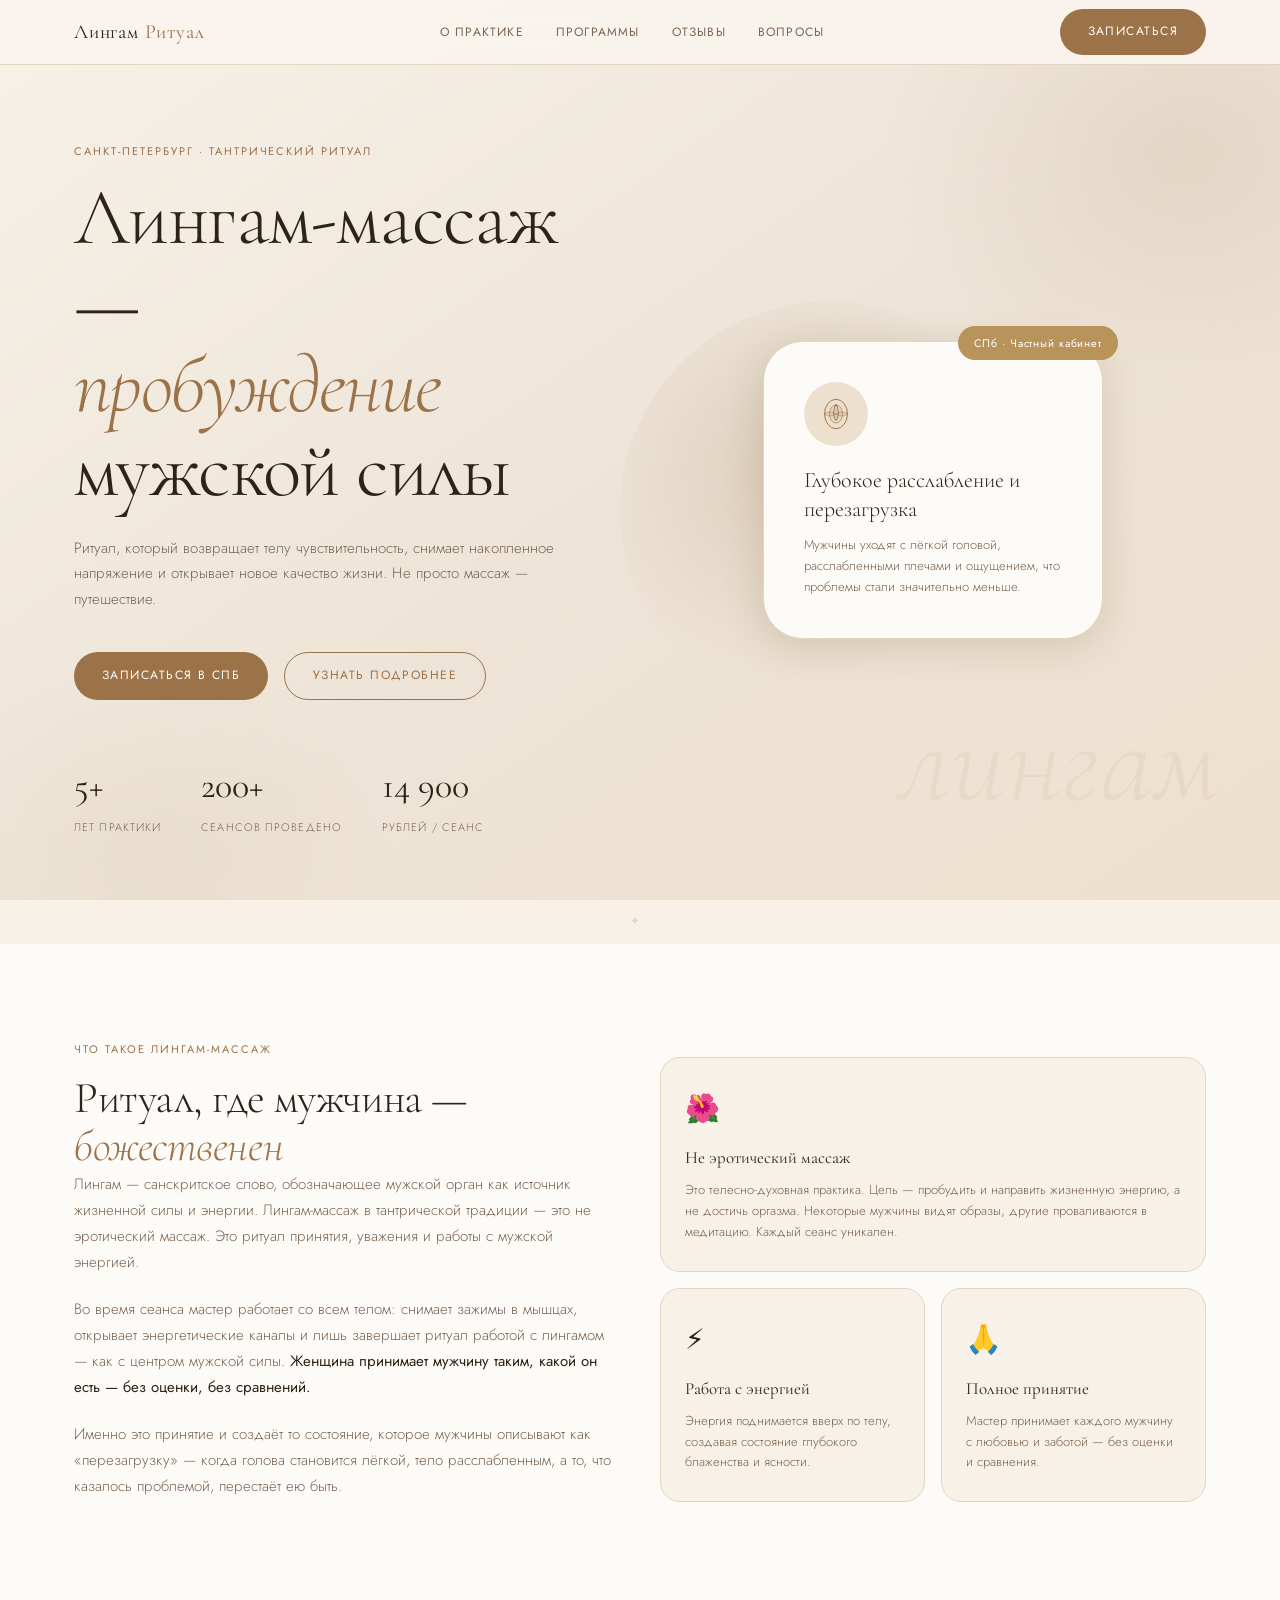
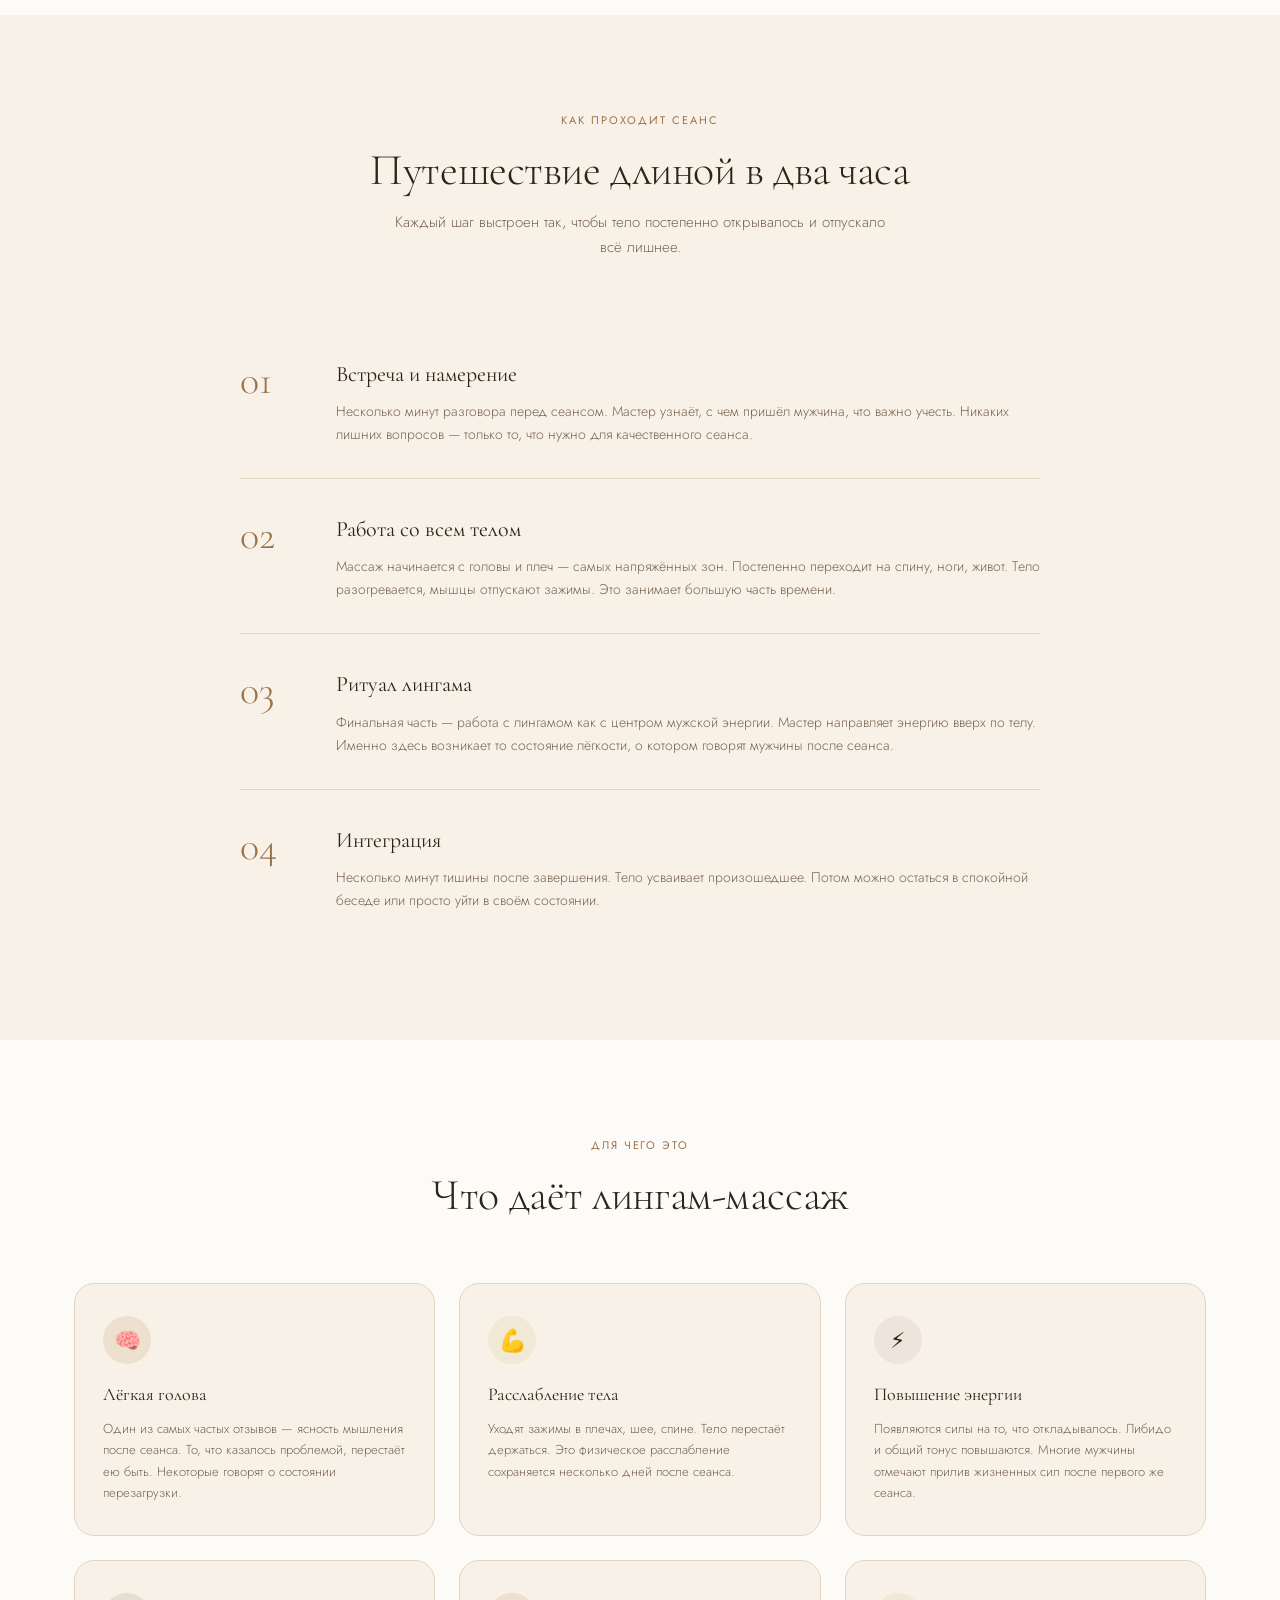
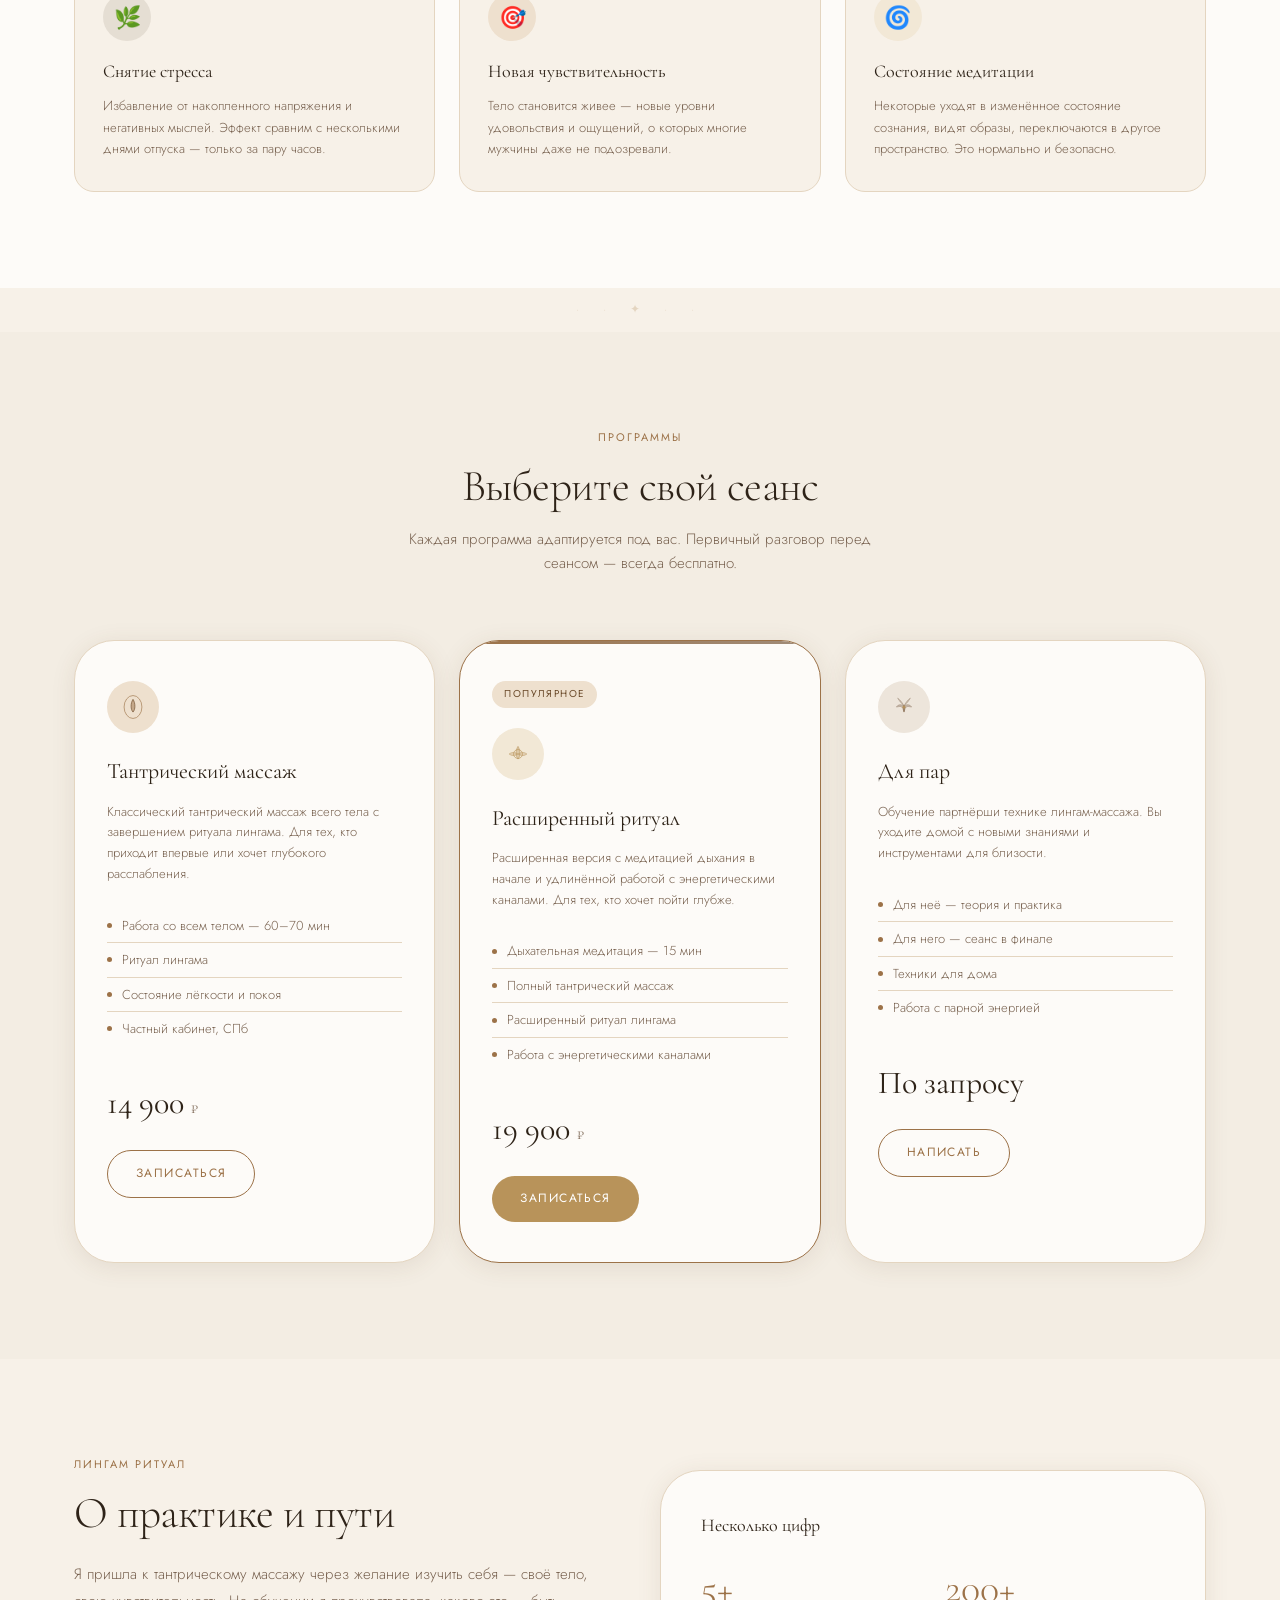
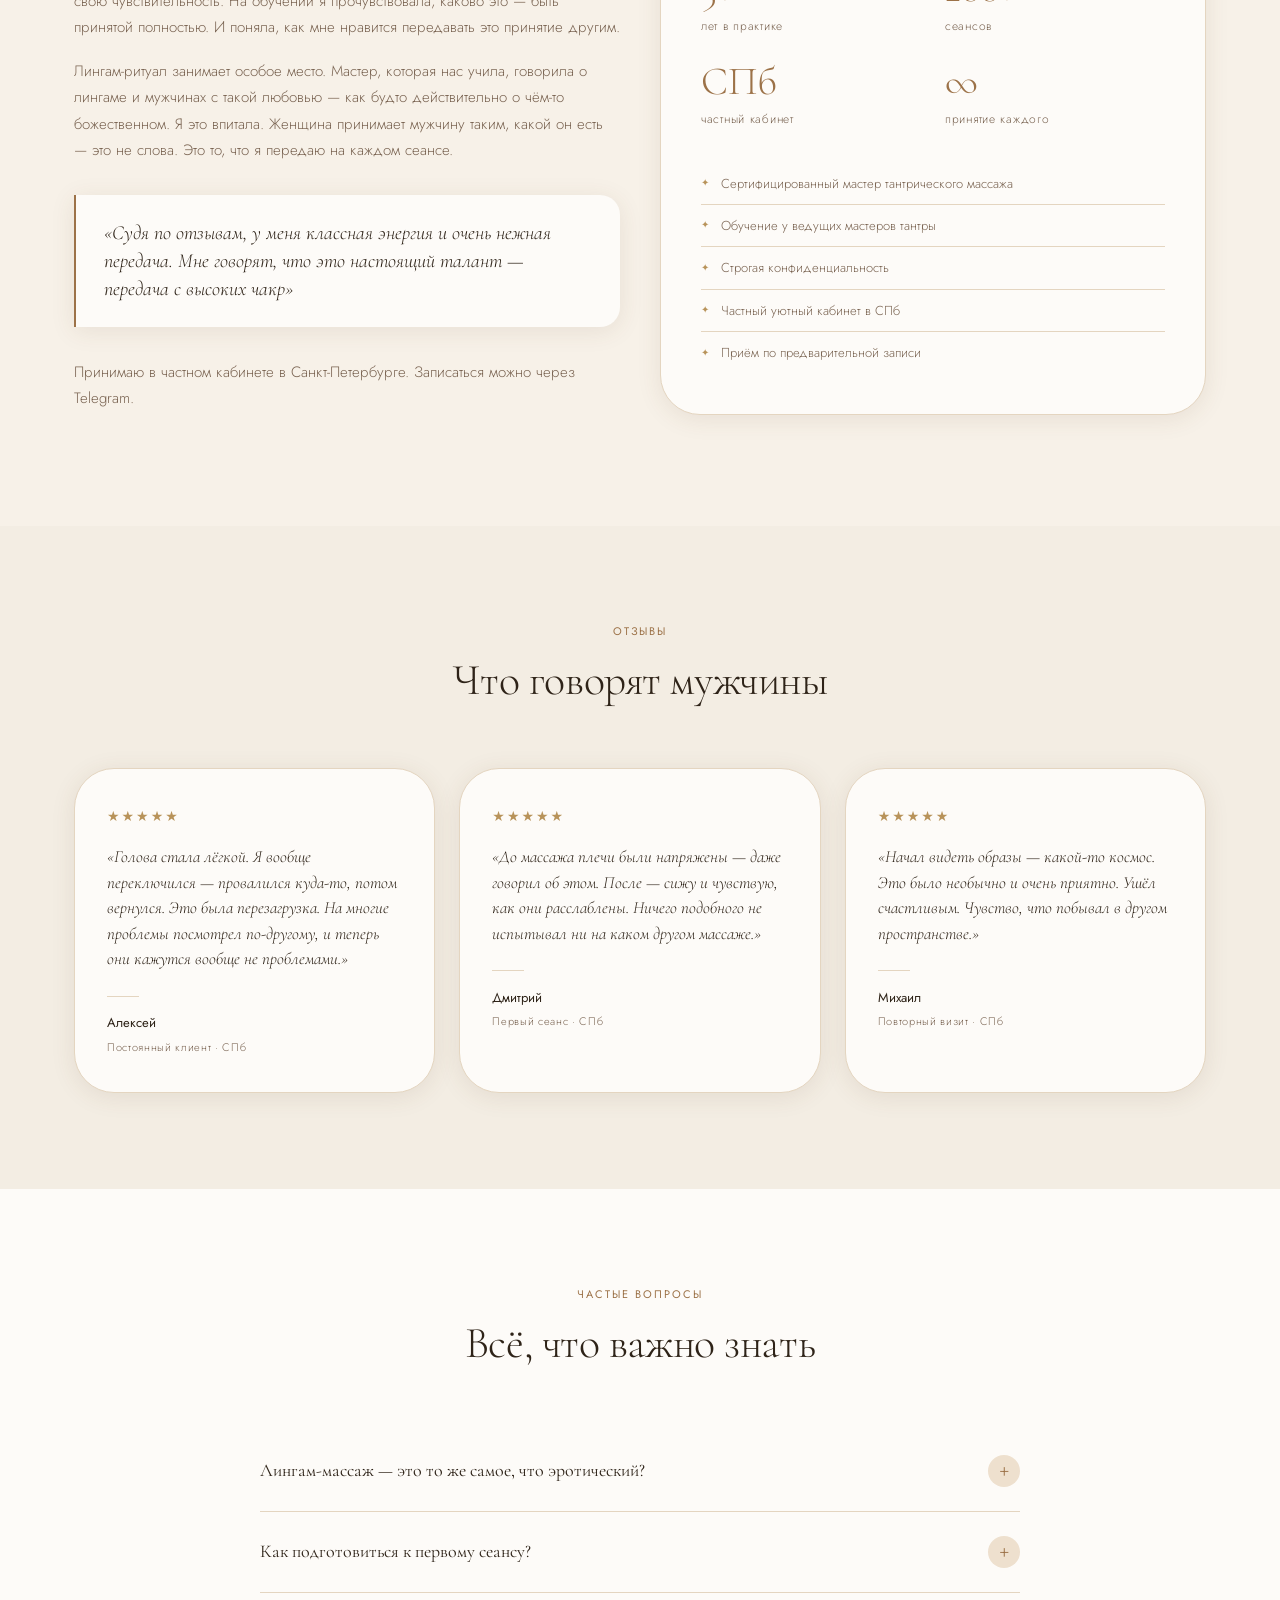
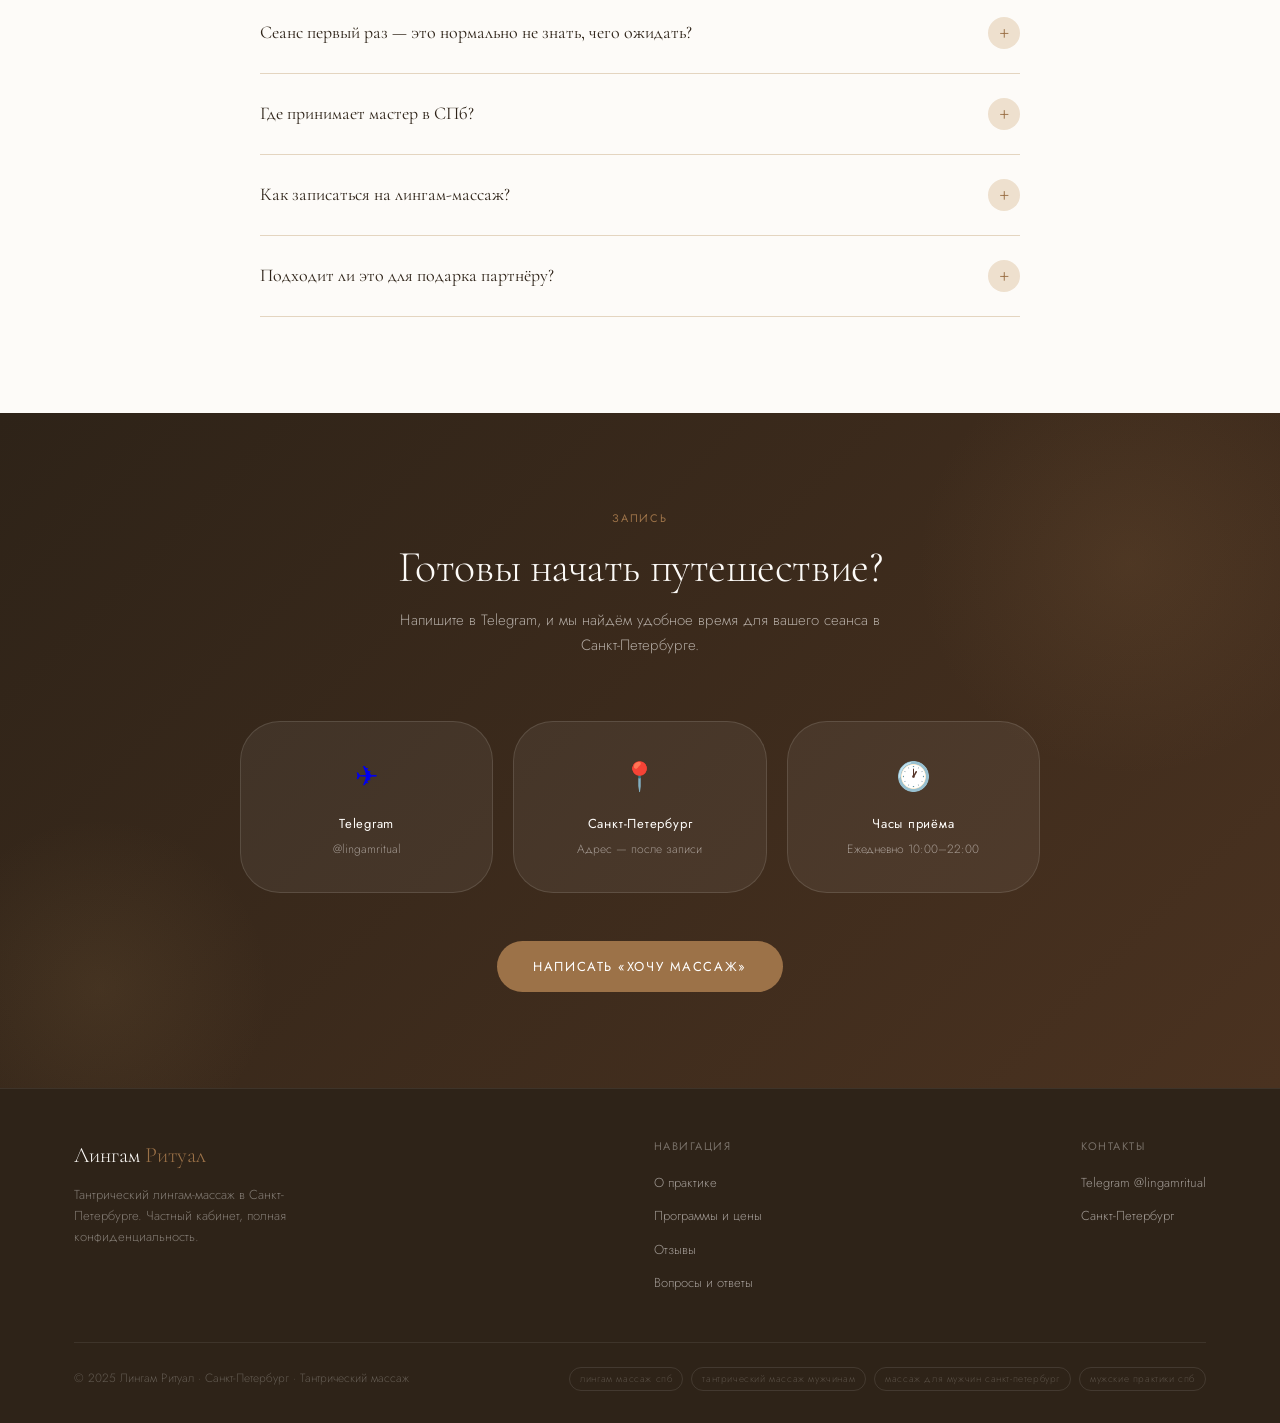
==== lingam_ritual_spb.html @ a3ed0122 "Rename lingam_ritual_v2.html to lingam_ritual_spb.html" ====
<!DOCTYPE html>
<html lang="ru">
<head>
<meta charset="UTF-8">
<meta name="viewport" content="width=device-width, initial-scale=1.0">

<!-- SEO -->
<title>Лингам-массаж в Санкт-Петербурге — тантрический ритуал для мужчин | Лингам Ритуал</title>
<meta name="description" content="Лингам-массаж в СПб — тантрический ритуал пробуждения мужской энергии. Профессиональный мастер, частный кабинет, глубокое расслабление и перезагрузка. Запись онлайн.">
<meta name="keywords" content="лингам массаж спб, лингам массаж санкт-петербург, тантрический массаж для мужчин спб, мужской тантрический массаж петербург, интимный массаж спб, массаж лингама, мужские практики спб">
<meta name="robots" content="index, follow">
<link rel="canonical" href="https://lingamritual.ru">

<!-- OG -->
<meta property="og:title" content="Лингам-массаж в СПб — тантрический ритуал для мужчин">
<meta property="og:description" content="Глубокое расслабление, перезагрузка, пробуждение чувствительности. Профессиональный мастер в Санкт-Петербурге.">
<meta property="og:type" content="website">
<meta property="og:locale" content="ru_RU">

<!-- Fonts -->
<link rel="preconnect" href="https://fonts.googleapis.com">
<link rel="preconnect" href="https://fonts.gstatic.com" crossorigin>
<link href="https://fonts.googleapis.com/css2?family=Cormorant+Garamond:ital,wght@0,300;0,400;0,500;1,300;1,400&family=Jost:wght@200;300;400;500&display=swap" rel="stylesheet">

<!-- Schema.org -->
<script type="application/ld+json">
{
  "@context": "https://schema.org",
  "@type": "LocalBusiness",
  "name": "Лингам Ритуал",
  "description": "Тантрический лингам-массаж для мужчин в Санкт-Петербурге",
  "url": "https://lingamritual.ru",
  "telephone": "",
  "address": {
    "@type": "PostalAddress",
    "addressLocality": "Санкт-Петербург",
    "addressCountry": "RU"
  },
  "priceRange": "₽₽",
  "openingHours": "Mo-Su 10:00-22:00"
}
</script>

<style>
/* ============================================================
   DESIGN SYSTEM — Linen & Umber Light Theme
   Beige · Milk · Warm Brown
   ============================================================ */
:root {
  /* Акцент — тёплый янтарно-коричневый */
  --rose:     #9C7248;   /* главный акцент: янтарь/умбра */
  --rose-lt:  #EEE0CE;   /* светлый фон акцента */
  --rose-dk:  #6B4A2A;   /* тёмный акцент, hover */
  --blush:    #DFD0BB;   /* мягкий беж */

  /* Вторичный — тёплый тауп/мокко */
  --mauve:    #A08C7A;
  --mauve-lt: #EDE5DB;

  /* Gold — тот же, чуть теплее */
  --gold:     #B8935A;
  --gold-lt:  #F2E8D6;

  /* Нейтральные */
  --sage:     #C4B9AB;
  --sage-dk:  #8A7568;

  /* Поверхности — молоко, сливки, льняной */
  --cream:    #F7F1E8;   /* основной фон страницы */
  --sand:     #E4D5C0;   /* разделители, бордеры */
  --mist:     #F3EDE3;   /* альтернативный фон секций */
  --white:    #FDFBF8;   /* карточки, белое */
  --linen:    #EDE4D7;   /* дополнительный фон */

  /* Текст */
  --ink:      #2E2318;   /* тёмно-коричневый, почти чёрный */
  --ink-md:   #7A6452;   /* средне-коричневый */

  --font-display: 'Cormorant Garamond', Georgia, serif;
  --font-body:    'Jost', system-ui, sans-serif;

  --r-xs:   4px;
  --r-s:    12px;
  --r-m:    20px;
  --r-l:    40px;
  --r-pill: 100px;

  --shadow:       0 4px 24px rgba(100,70,40,0.10);
  --shadow-hover: 0 8px 40px rgba(100,70,40,0.18);

  --section: 96px;
}

*, *::before, *::after { box-sizing: border-box; margin: 0; padding: 0; }

html { scroll-behavior: smooth; }

body {
  background: var(--cream);
  color: var(--ink);
  font-family: var(--font-body);
  font-weight: 300;
  font-size: 14px;
  line-height: 1.65;
  -webkit-font-smoothing: antialiased;
}

/* ============================================================
   SCROLL REVEAL
   ============================================================ */
.reveal {
  opacity: 0;
  transform: translateY(28px);
  transition: opacity 0.7s cubic-bezier(0.16,1,0.3,1), transform 0.7s cubic-bezier(0.16,1,0.3,1);
}
.reveal.visible { opacity: 1; transform: translateY(0); }
.reveal-delay-1 { transition-delay: 0.1s; }
.reveal-delay-2 { transition-delay: 0.2s; }
.reveal-delay-3 { transition-delay: 0.3s; }
.reveal-delay-4 { transition-delay: 0.4s; }

/* ============================================================
   TYPOGRAPHY
   ============================================================ */
h1, h2, h3 { font-family: var(--font-display); font-weight: 300; line-height: 1.1; }
h1 { font-size: clamp(40px, 7vw, 72px); letter-spacing: -0.02em; }
h2 { font-size: clamp(28px, 4vw, 44px); letter-spacing: -0.01em; }
h3 { font-size: clamp(20px, 2.5vw, 26px); }

.eyebrow {
  font-family: var(--font-body);
  font-size: 11px;
  font-weight: 400;
  letter-spacing: 0.18em;
  text-transform: uppercase;
  color: var(--rose);
  display: block;
  margin-bottom: 16px;
}

/* ============================================================
   LAYOUT UTILITIES
   ============================================================ */
.container { max-width: 1180px; margin: 0 auto; padding: 0 24px; }
.section { padding: var(--section) 0; }

.grid-2 { display: grid; grid-template-columns: 1fr 1fr; gap: 40px; align-items: center; }
.grid-3 { display: grid; grid-template-columns: repeat(3, 1fr); gap: 24px; }
.grid-4 { display: grid; grid-template-columns: repeat(4, 1fr); gap: 20px; }

/* ============================================================
   BUTTONS
   ============================================================ */
.btn {
  display: inline-flex;
  align-items: center;
  gap: 8px;
  padding: 13px 28px;
  border-radius: var(--r-pill);
  font-family: var(--font-body);
  font-size: 12px;
  font-weight: 400;
  letter-spacing: 0.12em;
  text-transform: uppercase;
  cursor: pointer;
  border: none;
  text-decoration: none;
  transition: all 0.3s cubic-bezier(0.34, 1.56, 0.64, 1);
}
.btn-primary { background: var(--rose); color: #fff; }
.btn-primary:hover { background: var(--rose-dk); transform: translateY(-2px); box-shadow: 0 6px 24px rgba(156,114,72,0.35); }
.btn-outline { background: transparent; color: var(--rose); border: 1px solid var(--rose); }
.btn-outline:hover { background: var(--rose-lt); transform: translateY(-2px); }
.btn-gold { background: var(--gold); color: #fff; }
.btn-gold:hover { background: #b8944f; transform: translateY(-2px); box-shadow: 0 6px 24px rgba(184,147,90,0.35); }

/* ============================================================
   NAVIGATION
   ============================================================ */
nav {
  position: fixed;
  top: 0; left: 0; right: 0;
  z-index: 100;
  background: rgba(250,244,239,0.92);
  backdrop-filter: blur(12px);
  -webkit-backdrop-filter: blur(12px);
  border-bottom: 0.5px solid var(--sand);
  transition: all 0.3s;
}
.nav-inner {
  display: flex;
  align-items: center;
  justify-content: space-between;
  height: 64px;
}
.nav-logo {
  font-family: var(--font-display);
  font-size: 20px;
  font-weight: 400;
  color: var(--ink);
  text-decoration: none;
  letter-spacing: 0.04em;
}
.nav-logo span { color: var(--rose); }
.nav-links {
  display: flex;
  gap: 32px;
  list-style: none;
}
.nav-links a {
  font-size: 12px;
  font-weight: 400;
  letter-spacing: 0.1em;
  text-transform: uppercase;
  color: var(--ink-md);
  text-decoration: none;
  transition: color 0.2s;
}
.nav-links a:hover { color: var(--rose); }
.nav-cta { display: flex; gap: 12px; align-items: center; }

/* ============================================================
   HERO
   ============================================================ */
.hero {
  min-height: 100vh;
  display: flex;
  align-items: center;
  padding-top: 80px;
  position: relative;
  overflow: hidden;
  background: linear-gradient(145deg, var(--cream) 0%, #EDE4D7 55%, var(--rose-lt) 100%);
}
.hero-bg-ellipse-1 {
  position: absolute;
  top: -100px; right: -200px;
  width: 600px; height: 500px;
  background: radial-gradient(ellipse, rgba(156,114,72,0.12) 0%, transparent 70%);
  pointer-events: none;
}
.hero-bg-ellipse-2 {
  position: absolute;
  bottom: -150px; left: -100px;
  width: 500px; height: 400px;
  background: radial-gradient(ellipse, rgba(184,147,90,0.08) 0%, transparent 70%);
  pointer-events: none;
}
.hero-ghost {
  position: absolute;
  bottom: 40px; right: 60px;
  font-family: var(--font-display);
  font-size: 120px;
  font-weight: 300;
  font-style: italic;
  color: rgba(156,114,72,0.07);
  pointer-events: none;
  user-select: none;
  white-space: nowrap;
}
.hero-content { position: relative; z-index: 2; }
.hero-text { max-width: 600px; }
.hero-title {
  font-family: var(--font-display);
  font-size: clamp(44px, 7vw, 80px);
  font-weight: 300;
  line-height: 1.05;
  letter-spacing: -0.02em;
  color: var(--ink);
  margin-bottom: 24px;
}
.hero-title em { font-style: italic; color: var(--rose); }
.hero-subtitle {
  font-size: 15px;
  font-weight: 300;
  line-height: 1.7;
  color: var(--ink-md);
  max-width: 480px;
  margin-bottom: 40px;
}
.hero-cta-group { display: flex; gap: 16px; flex-wrap: wrap; margin-bottom: 56px; }
.hero-stats { display: flex; gap: 40px; flex-wrap: wrap; }
.hero-stat-num {
  font-family: var(--font-display);
  font-size: 36px;
  font-weight: 400;
  color: var(--ink);
  display: block;
}
.hero-stat-label {
  font-size: 11px;
  font-weight: 300;
  letter-spacing: 0.1em;
  color: var(--ink-md);
  text-transform: uppercase;
}
.hero-visual {
  position: relative;
  display: flex;
  justify-content: center;
  align-items: center;
}
.hero-card-float {
  background: var(--white);
  border-radius: var(--r-l);
  padding: 40px;
  box-shadow: var(--shadow-hover);
  border: 0.5px solid var(--sand);
  max-width: 340px;
  position: relative;
}
.hero-card-icon {
  width: 64px; height: 64px;
  background: var(--rose-lt);
  border-radius: 50%;
  display: flex;
  align-items: center;
  justify-content: center;
  margin-bottom: 20px;
}
.hero-card-text {
  font-family: var(--font-display);
  font-size: 22px;
  font-weight: 300;
  line-height: 1.3;
  color: var(--ink);
  margin-bottom: 12px;
}
.hero-card-desc {
  font-size: 13px;
  color: var(--ink-md);
  line-height: 1.6;
}
.hero-badge {
  position: absolute;
  top: -16px; right: -16px;
  background: var(--gold);
  color: #fff;
  font-size: 11px;
  font-weight: 400;
  letter-spacing: 0.08em;
  padding: 8px 16px;
  border-radius: var(--r-pill);
  white-space: nowrap;
}
.orbs {
  position: absolute;
  top: -40px; left: -40px;
  width: 420px; height: 420px;
  background: radial-gradient(ellipse at 40% 40%, rgba(156,114,72,0.18) 0%, transparent 60%);
  border-radius: 50%;
  pointer-events: none;
}

/* ============================================================
   WHAT IS LINGAM
   ============================================================ */
.what-section { background: var(--white); }
.what-text { max-width: 560px; }
.what-text p { font-size: 15px; line-height: 1.75; color: var(--ink-md); margin-bottom: 20px; }
.what-text p strong { color: var(--ink); font-weight: 400; }
.what-visual {
  display: grid;
  grid-template-columns: 1fr 1fr;
  gap: 16px;
}
.what-card {
  background: var(--cream);
  border-radius: var(--r-m);
  padding: 28px 24px;
  border: 0.5px solid var(--sand);
  transition: all 0.3s;
}
.what-card:hover { box-shadow: var(--shadow); transform: translateY(-3px); }
.what-card-icon { font-size: 28px; margin-bottom: 12px; }
.what-card-title {
  font-family: var(--font-display);
  font-size: 17px;
  font-weight: 400;
  color: var(--ink);
  margin-bottom: 8px;
}
.what-card p { font-size: 13px; color: var(--ink-md); line-height: 1.6; }

/* ============================================================
   HOW IT GOES
   ============================================================ */
.how-section { background: var(--cream); }
.section-header { text-align: center; margin-bottom: 64px; }
.section-header h2 { margin-bottom: 16px; }
.section-header p { font-size: 15px; color: var(--ink-md); max-width: 500px; margin: 0 auto; }
.steps { display: flex; flex-direction: column; gap: 0; max-width: 800px; margin: 0 auto; }
.step {
  display: grid;
  grid-template-columns: 64px 1fr;
  gap: 32px;
  padding: 32px 0;
  border-bottom: 0.5px solid var(--sand);
  align-items: start;
}
.step:last-child { border-bottom: none; }
.step-num {
  font-family: var(--font-display);
  font-size: 40px;
  font-weight: 300;
  color: var(--rose);
  line-height: 1;
  padding-top: 4px;
}
.step-title {
  font-family: var(--font-display);
  font-size: 22px;
  font-weight: 400;
  color: var(--ink);
  margin-bottom: 8px;
}
.step p { font-size: 14px; color: var(--ink-md); line-height: 1.65; }

/* ============================================================
   PROGRAMS
   ============================================================ */
.programs-section { background: var(--mist); }
.program-cards { display: grid; grid-template-columns: repeat(3, 1fr); gap: 24px; }
.program-card {
  background: var(--white);
  border-radius: var(--r-l);
  padding: 40px 32px;
  border: 0.5px solid var(--sand);
  box-shadow: var(--shadow);
  transition: all 0.35s cubic-bezier(0.16,1,0.3,1);
  position: relative;
  overflow: hidden;
}
.program-card::before {
  content: '';
  position: absolute;
  top: 0; left: 0; right: 0;
  height: 3px;
  background: linear-gradient(90deg, var(--rose), var(--mauve));
  opacity: 0;
  transition: opacity 0.3s;
}
.program-card:hover { box-shadow: var(--shadow-hover); transform: translateY(-6px); }
.program-card:hover::before { opacity: 1; }
.program-card.featured { border-color: var(--rose); }
.program-card.featured::before { opacity: 1; }
.program-featured-badge {
  background: var(--rose-lt);
  color: var(--rose-dk);
  font-size: 10px;
  font-weight: 400;
  letter-spacing: 0.14em;
  text-transform: uppercase;
  padding: 5px 12px;
  border-radius: var(--r-pill);
  display: inline-block;
  margin-bottom: 20px;
}
.program-icon {
  width: 52px; height: 52px;
  border-radius: 50%;
  display: flex;
  align-items: center;
  justify-content: center;
  margin-bottom: 20px;
}
.program-icon.rose-bg { background: var(--rose-lt); }
.program-icon.gold-bg { background: var(--gold-lt); }
.program-icon.mauve-bg { background: var(--mauve-lt); }
.program-title {
  font-family: var(--font-display);
  font-size: 22px;
  font-weight: 400;
  color: var(--ink);
  margin-bottom: 12px;
}
.program-desc { font-size: 13px; color: var(--ink-md); line-height: 1.6; margin-bottom: 24px; }
.program-features { list-style: none; margin-bottom: 32px; }
.program-features li {
  font-size: 13px;
  color: var(--ink-md);
  padding: 6px 0;
  border-bottom: 0.5px solid var(--sand);
  display: flex;
  align-items: center;
  gap: 10px;
}
.program-features li:last-child { border-bottom: none; }
.program-features li::before {
  content: '';
  width: 5px; height: 5px;
  border-radius: 50%;
  background: var(--rose);
  flex-shrink: 0;
}
.program-price {
  font-family: var(--font-display);
  font-size: 32px;
  font-weight: 400;
  color: var(--ink);
  margin-bottom: 20px;
}
.program-price span { font-size: 16px; color: var(--ink-md); font-weight: 300; }

/* ============================================================
   BENEFITS
   ============================================================ */
.benefits-section { background: var(--white); }
.benefits-grid { display: grid; grid-template-columns: repeat(3, 1fr); gap: 24px; }
.benefit-card {
  background: var(--cream);
  border-radius: var(--r-m);
  padding: 32px 28px;
  border: 0.5px solid var(--sand);
  transition: all 0.3s;
}
.benefit-card:hover { box-shadow: var(--shadow); transform: translateY(-3px); }
.benefit-icon {
  width: 48px; height: 48px;
  border-radius: 50%;
  display: flex; align-items: center; justify-content: center;
  margin-bottom: 16px;
  font-size: 22px;
}
.benefit-title {
  font-family: var(--font-display);
  font-size: 18px;
  font-weight: 400;
  color: var(--ink);
  margin-bottom: 8px;
}
.benefit-card p { font-size: 13px; color: var(--ink-md); line-height: 1.65; }

/* ============================================================
   ABOUT
   ============================================================ */
.about-section { background: var(--cream); }
.about-text h2 { margin-bottom: 24px; }
.about-text p { font-size: 15px; color: var(--ink-md); line-height: 1.75; margin-bottom: 18px; }
.about-quote {
  background: var(--white);
  border-left: 2px solid var(--rose);
  padding: 24px 28px;
  border-radius: 0 var(--r-m) var(--r-m) 0;
  margin: 32px 0;
  font-family: var(--font-display);
  font-size: 20px;
  font-style: italic;
  font-weight: 300;
  color: var(--ink);
  line-height: 1.4;
  box-shadow: var(--shadow);
}
.about-stats {
  background: var(--white);
  border-radius: var(--r-l);
  padding: 40px;
  box-shadow: var(--shadow);
  border: 0.5px solid var(--sand);
}
.about-stats-title {
  font-family: var(--font-display);
  font-size: 18px;
  font-weight: 400;
  color: var(--ink);
  margin-bottom: 28px;
}
.stats-grid { display: grid; grid-template-columns: 1fr 1fr; gap: 24px; margin-bottom: 32px; }
.stat-item {}
.stat-num {
  font-family: var(--font-display);
  font-size: 40px;
  font-weight: 300;
  color: var(--rose);
  display: block;
  line-height: 1;
  margin-bottom: 6px;
}
.stat-label { font-size: 12px; font-weight: 300; color: var(--ink-md); letter-spacing: 0.06em; }
.features-list { list-style: none; }
.features-list li {
  font-size: 13px;
  color: var(--ink-md);
  padding: 10px 0;
  border-bottom: 0.5px solid var(--sand);
  display: flex;
  align-items: center;
  gap: 12px;
}
.features-list li:last-child { border-bottom: none; }
.features-list li::before {
  content: '✦';
  color: var(--gold);
  font-size: 10px;
  flex-shrink: 0;
}

/* ============================================================
   REVIEWS
   ============================================================ */
.reviews-section { background: var(--mist); }
.reviews-grid { display: grid; grid-template-columns: repeat(3, 1fr); gap: 24px; }
.review-card {
  background: var(--white);
  border-radius: var(--r-l);
  padding: 36px 32px;
  box-shadow: var(--shadow);
  border: 0.5px solid var(--sand);
  transition: all 0.3s;
  position: relative;
}
.review-card:hover { box-shadow: var(--shadow-hover); transform: translateY(-3px); }
.review-stars { color: var(--gold); font-size: 14px; margin-bottom: 16px; letter-spacing: 2px; }
.review-text {
  font-family: var(--font-display);
  font-size: 17px;
  font-weight: 300;
  font-style: italic;
  color: var(--ink);
  line-height: 1.5;
  margin-bottom: 24px;
}
.review-divider { width: 32px; height: 0.5px; background: var(--sand); margin-bottom: 16px; }
.review-name { font-size: 13px; font-weight: 400; color: var(--ink); margin-bottom: 4px; }
.review-context { font-size: 11px; font-weight: 300; color: var(--ink-md); letter-spacing: 0.06em; }

/* ============================================================
   FAQ
   ============================================================ */
.faq-section { background: var(--white); }
.faq-list { max-width: 760px; margin: 0 auto; }
.faq-item {
  border-bottom: 0.5px solid var(--sand);
}
.faq-q {
  display: flex;
  justify-content: space-between;
  align-items: center;
  padding: 24px 0;
  cursor: pointer;
  gap: 24px;
}
.faq-q-text {
  font-family: var(--font-display);
  font-size: 18px;
  font-weight: 400;
  color: var(--ink);
}
.faq-toggle {
  width: 32px; height: 32px;
  border-radius: 50%;
  background: var(--rose-lt);
  display: flex; align-items: center; justify-content: center;
  flex-shrink: 0;
  transition: all 0.3s;
  color: var(--rose);
  font-size: 18px;
  font-weight: 300;
}
.faq-item.open .faq-toggle { background: var(--rose); color: #fff; transform: rotate(45deg); }
.faq-a {
  font-size: 14px;
  color: var(--ink-md);
  line-height: 1.7;
  max-height: 0;
  overflow: hidden;
  transition: max-height 0.4s ease, padding-bottom 0.4s;
}
.faq-item.open .faq-a { max-height: 300px; padding-bottom: 24px; }

/* ============================================================
   CONTACT
   ============================================================ */
.contact-section {
  background: linear-gradient(135deg, #2E2318 0%, #4A3220 100%);
  position: relative;
  overflow: hidden;
}
.contact-bg-orb {
  position: absolute;
  top: -100px; right: -100px;
  width: 500px; height: 500px;
  background: radial-gradient(ellipse, rgba(156,114,72,0.15) 0%, transparent 60%);
  pointer-events: none;
}
.contact-bg-orb-2 {
  position: absolute;
  bottom: -100px; left: -100px;
  width: 400px; height: 400px;
  background: radial-gradient(ellipse, rgba(184,147,90,0.10) 0%, transparent 60%);
  pointer-events: none;
}
.contact-inner { position: relative; z-index: 2; }
.contact-section .eyebrow { color: var(--rose); }
.contact-section h2 { color: var(--white); margin-bottom: 16px; }
.contact-section .section-header p { color: rgba(253,250,247,0.6); }
.contact-cards { display: grid; grid-template-columns: repeat(3, 1fr); gap: 20px; max-width: 800px; margin: 0 auto 48px; }
.contact-card {
  background: rgba(253,250,247,0.06);
  border: 0.5px solid rgba(253,250,247,0.12);
  border-radius: var(--r-l);
  padding: 32px 24px;
  text-align: center;
  transition: all 0.3s;
  text-decoration: none;
}
.contact-card:hover { background: rgba(156,114,72,0.12); border-color: rgba(212,129,154,0.3); transform: translateY(-3px); }
.contact-card-icon { font-size: 28px; margin-bottom: 12px; }
.contact-card-title { font-size: 13px; font-weight: 400; color: var(--white); letter-spacing: 0.06em; margin-bottom: 6px; }
.contact-card-handle { font-size: 12px; font-weight: 300; color: rgba(253,250,247,0.5); }
.contact-cta-group { display: flex; justify-content: center; gap: 16px; flex-wrap: wrap; }

/* ============================================================
   FOOTER
   ============================================================ */
footer {
  background: var(--ink);
  border-top: 0.5px solid rgba(253,250,247,0.08);
  padding: 48px 0 32px;
}
.footer-inner { display: flex; justify-content: space-between; align-items: flex-start; flex-wrap: wrap; gap: 32px; }
.footer-logo {
  font-family: var(--font-display);
  font-size: 22px;
  font-weight: 300;
  color: var(--white);
  margin-bottom: 12px;
}
.footer-logo span { color: var(--rose); }
.footer-desc { font-size: 13px; color: rgba(253,250,247,0.4); line-height: 1.6; max-width: 260px; }
.footer-links h4 {
  font-size: 11px;
  font-weight: 400;
  letter-spacing: 0.14em;
  text-transform: uppercase;
  color: rgba(253,250,247,0.35);
  margin-bottom: 16px;
}
.footer-links ul { list-style: none; display: flex; flex-direction: column; gap: 10px; }
.footer-links a { font-size: 13px; color: rgba(253,250,247,0.55); text-decoration: none; transition: color 0.2s; }
.footer-links a:hover { color: var(--rose); }
.footer-bottom {
  margin-top: 48px;
  padding-top: 24px;
  border-top: 0.5px solid rgba(253,250,247,0.08);
  display: flex;
  justify-content: space-between;
  align-items: center;
  flex-wrap: wrap;
  gap: 12px;
}
.footer-copy { font-size: 12px; color: rgba(253,250,247,0.25); }
.footer-seo-tags { display: flex; gap: 8px; flex-wrap: wrap; }
.footer-seo-tag {
  font-size: 10px;
  font-weight: 300;
  letter-spacing: 0.06em;
  color: rgba(253,250,247,0.2);
  padding: 3px 10px;
  border: 0.5px solid rgba(253,250,247,0.1);
  border-radius: var(--r-pill);
  text-decoration: none;
}
.footer-seo-tag:hover { color: rgba(253,250,247,0.4); border-color: rgba(253,250,247,0.25); }

/* ============================================================
   DIVIDER
   ============================================================ */
.ornament { text-align: center; color: var(--sand); letter-spacing: 10px; font-size: 12px; padding: 12px 0; }

/* ============================================================
   MOBILE HAMBURGER
   ============================================================ */
.nav-toggle {
  display: none;
  background: none;
  border: none;
  cursor: pointer;
  width: 32px; height: 32px;
  flex-direction: column;
  justify-content: center;
  gap: 5px;
}
.nav-toggle span {
  display: block;
  height: 1px;
  background: var(--ink);
  transition: all 0.3s;
}

/* ============================================================
   RESPONSIVE
   ============================================================ */
@media (max-width: 900px) {
  .grid-2, .program-cards, .benefits-grid, .reviews-grid, .contact-cards { grid-template-columns: 1fr 1fr; }
  .grid-4 { grid-template-columns: 1fr 1fr; }
  h1 { font-size: 48px; }
}

@media (max-width: 768px) {
  :root { --section: 64px; }
  .nav-links, .nav-cta { display: none; }
  .nav-toggle { display: flex; }
  .nav-mobile-open .nav-links {
    display: flex;
    flex-direction: column;
    position: fixed;
    top: 64px; left: 0; right: 0;
    background: rgba(250,244,239,0.97);
    backdrop-filter: blur(12px);
    padding: 32px 24px;
    gap: 24px;
    border-bottom: 0.5px solid var(--sand);
  }
  .nav-mobile-open .nav-cta {
    display: flex;
    padding: 0 24px 24px;
    position: fixed;
    top: 64px;
    left: 0; right: 0;
    background: rgba(250,244,239,0.97);
    justify-content: center;
    padding-top: 200px;
  }
  .hero { min-height: auto; padding: 120px 0 64px; }
  .hero .grid-2 { grid-template-columns: 1fr; }
  .hero-visual { display: none; }
  .hero-ghost { display: none; }
  .what-visual, .grid-2 { grid-template-columns: 1fr; }
  .program-cards, .benefits-grid, .reviews-grid { grid-template-columns: 1fr; }
  .contact-cards { grid-template-columns: 1fr; max-width: 400px; }
  .footer-inner { flex-direction: column; }
  .footer-bottom { flex-direction: column; text-align: center; }
  h1 { font-size: 40px; }
  h2 { font-size: 28px; }
}
</style>
</head>
<body>

<!-- ===== NAVIGATION ===== -->
<nav id="main-nav">
  <div class="container">
    <div class="nav-inner">
      <a href="#" class="nav-logo">Лингам <span>Ритуал</span></a>
      <ul class="nav-links">
        <li><a href="#about">О практике</a></li>
        <li><a href="#programs">Программы</a></li>
        <li><a href="#reviews">Отзывы</a></li>
        <li><a href="#faq">Вопросы</a></li>
      </ul>
      <div class="nav-cta">
        <a href="https://t.me/tvoymasterlee" target="_blank" class="btn btn-primary">Записаться</a>
      </div>
      <button class="nav-toggle" id="nav-toggle" aria-label="Меню">
        <span></span><span></span><span></span>
      </button>
    </div>
  </div>
</nav>

<!-- ===== HERO ===== -->
<section class="hero" id="hero">
  <div class="hero-bg-ellipse-1"></div>
  <div class="hero-bg-ellipse-2"></div>
  <div class="hero-ghost">лингам</div>
  <div class="container hero-content">
    <div class="grid-2">
      <div class="hero-text reveal">
        <span class="eyebrow">Санкт-Петербург · Тантрический ритуал</span>
        <h1 class="hero-title">
          Лингам-массаж —<br><em>пробуждение</em><br>мужской силы
        </h1>
        <p class="hero-subtitle">
          Ритуал, который возвращает телу чувствительность, снимает накопленное напряжение и открывает новое качество жизни. Не просто массаж — путешествие.
        </p>
        <div class="hero-cta-group">
          <a href="https://t.me/tvoymasterlee" target="_blank" class="btn btn-primary">Записаться в СПб</a>
          <a href="#about" class="btn btn-outline">Узнать подробнее</a>
        </div>
        <div class="hero-stats">
          <div>
            <span class="hero-stat-num">5+</span>
            <span class="hero-stat-label">лет практики</span>
          </div>
          <div>
            <span class="hero-stat-num">200+</span>
            <span class="hero-stat-label">сеансов проведено</span>
          </div>
          <div>
            <span class="hero-stat-num">14 900</span>
            <span class="hero-stat-label">рублей / сеанс</span>
          </div>
        </div>
      </div>
      <div class="hero-visual reveal reveal-delay-2">
        <div class="orbs"></div>
        <div class="hero-card-float">
          <div class="hero-badge">СПб · Частный кабинет</div>
          <div class="hero-card-icon">
            <svg width="36" height="36" viewBox="0 0 44 44" fill="none">
              <ellipse cx="22" cy="22" rx="14" ry="18" stroke="#9C7248" stroke-width="1.2" fill="none"/>
              <ellipse cx="22" cy="22" rx="8" ry="11" stroke="#9C7248" stroke-width="0.8" fill="rgba(156,114,72,0.08)"/>
              <path d="M22 10 C26 16 26 26 22 30 C18 26 18 16 22 10Z" fill="rgba(156,114,72,0.18)" stroke="#6B4A2A" stroke-width="0.7"/>
              <path d="M8 22 Q14 17 22 22 Q14 27 8 22Z" fill="rgba(156,114,72,0.12)" stroke="#9C7248" stroke-width="0.6"/>
              <path d="M36 22 Q30 17 22 22 Q30 27 36 22Z" fill="rgba(156,114,72,0.12)" stroke="#9C7248" stroke-width="0.6"/>
            </svg>
          </div>
          <p class="hero-card-text">Глубокое расслабление и перезагрузка</p>
          <p class="hero-card-desc">Мужчины уходят с лёгкой головой, расслабленными плечами и ощущением, что проблемы стали значительно меньше.</p>
        </div>
      </div>
    </div>
  </div>
</section>

<div class="ornament">· · ✦ · ·</div>

<!-- ===== WHAT IS LINGAM ===== -->
<section class="what-section section" id="about">
  <div class="container">
    <div class="grid-2">
      <div class="what-text reveal">
        <span class="eyebrow">Что такое лингам-массаж</span>
        <h2>Ритуал, где мужчина — <em style="font-style:italic;color:var(--rose)">божественен</em></h2>
        <p>Лингам — санскритское слово, обозначающее мужской орган как источник жизненной силы и энергии. Лингам-массаж в тантрической традиции — это не эротический массаж. Это ритуал принятия, уважения и работы с мужской энергией.</p>
        <p>Во время сеанса мастер работает со всем телом: снимает зажимы в мышцах, открывает энергетические каналы и лишь завершает ритуал работой с лингамом — как с центром мужской силы. <strong>Женщина принимает мужчину таким, какой он есть — без оценки, без сравнений.</strong></p>
        <p>Именно это принятие и создаёт то состояние, которое мужчины описывают как «перезагрузку» — когда голова становится лёгкой, тело расслабленным, а то, что казалось проблемой, перестаёт ею быть.</p>
      </div>
      <div class="what-visual reveal reveal-delay-2">
        <div class="what-card" style="grid-column:span 2">
          <div class="what-card-icon">🌺</div>
          <div class="what-card-title">Не эротический массаж</div>
          <p>Это телесно-духовная практика. Цель — пробудить и направить жизненную энергию, а не достичь оргазма. Некоторые мужчины видят образы, другие проваливаются в медитацию. Каждый сеанс уникален.</p>
        </div>
        <div class="what-card">
          <div class="what-card-icon">⚡</div>
          <div class="what-card-title">Работа с энергией</div>
          <p>Энергия поднимается вверх по телу, создавая состояние глубокого блаженства и ясности.</p>
        </div>
        <div class="what-card">
          <div class="what-card-icon">🙏</div>
          <div class="what-card-title">Полное принятие</div>
          <p>Мастер принимает каждого мужчину с любовью и заботой — без оценки и сравнения.</p>
        </div>
      </div>
    </div>
  </div>
</section>

<!-- ===== HOW IT GOES ===== -->
<section class="how-section section">
  <div class="container">
    <div class="section-header reveal">
      <span class="eyebrow">Как проходит сеанс</span>
      <h2>Путешествие длиной в два часа</h2>
      <p>Каждый шаг выстроен так, чтобы тело постепенно открывалось и отпускало всё лишнее.</p>
    </div>
    <div class="steps">
      <div class="step reveal">
        <div class="step-num">01</div>
        <div>
          <div class="step-title">Встреча и намерение</div>
          <p>Несколько минут разговора перед сеансом. Мастер узнаёт, с чем пришёл мужчина, что важно учесть. Никаких лишних вопросов — только то, что нужно для качественного сеанса.</p>
        </div>
      </div>
      <div class="step reveal reveal-delay-1">
        <div class="step-num">02</div>
        <div>
          <div class="step-title">Работа со всем телом</div>
          <p>Массаж начинается с головы и плеч — самых напряжённых зон. Постепенно переходит на спину, ноги, живот. Тело разогревается, мышцы отпускают зажимы. Это занимает большую часть времени.</p>
        </div>
      </div>
      <div class="step reveal reveal-delay-2">
        <div class="step-num">03</div>
        <div>
          <div class="step-title">Ритуал лингама</div>
          <p>Финальная часть — работа с лингамом как с центром мужской энергии. Мастер направляет энергию вверх по телу. Именно здесь возникает то состояние лёгкости, о котором говорят мужчины после сеанса.</p>
        </div>
      </div>
      <div class="step reveal reveal-delay-3">
        <div class="step-num">04</div>
        <div>
          <div class="step-title">Интеграция</div>
          <p>Несколько минут тишины после завершения. Тело усваивает произошедшее. Потом можно остаться в спокойной беседе или просто уйти в своём состоянии.</p>
        </div>
      </div>
    </div>
  </div>
</section>

<!-- ===== BENEFITS ===== -->
<section class="benefits-section section">
  <div class="container">
    <div class="section-header reveal">
      <span class="eyebrow">Для чего это</span>
      <h2>Что даёт лингам-массаж</h2>
    </div>
    <div class="benefits-grid">
      <div class="benefit-card reveal">
        <div class="benefit-icon" style="background:var(--rose-lt)">🧠</div>
        <div class="benefit-title">Лёгкая голова</div>
        <p>Один из самых частых отзывов — ясность мышления после сеанса. То, что казалось проблемой, перестаёт ею быть. Некоторые говорят о состоянии перезагрузки.</p>
      </div>
      <div class="benefit-card reveal reveal-delay-1">
        <div class="benefit-icon" style="background:var(--gold-lt)">💪</div>
        <div class="benefit-title">Расслабление тела</div>
        <p>Уходят зажимы в плечах, шее, спине. Тело перестаёт держаться. Это физическое расслабление сохраняется несколько дней после сеанса.</p>
      </div>
      <div class="benefit-card reveal reveal-delay-2">
        <div class="benefit-icon" style="background:var(--mauve-lt)">⚡</div>
        <div class="benefit-title">Повышение энергии</div>
        <p>Появляются силы на то, что откладывалось. Либидо и общий тонус повышаются. Многие мужчины отмечают прилив жизненных сил после первого же сеанса.</p>
      </div>
      <div class="benefit-card reveal">
        <div class="benefit-icon" style="background:rgba(196,185,171,0.35)">🌿</div>
        <div class="benefit-title">Снятие стресса</div>
        <p>Избавление от накопленного напряжения и негативных мыслей. Эффект сравним с несколькими днями отпуска — только за пару часов.</p>
      </div>
      <div class="benefit-card reveal reveal-delay-1">
        <div class="benefit-icon" style="background:var(--rose-lt)">🎯</div>
        <div class="benefit-title">Новая чувствительность</div>
        <p>Тело становится живее — новые уровни удовольствия и ощущений, о которых многие мужчины даже не подозревали.</p>
      </div>
      <div class="benefit-card reveal reveal-delay-2">
        <div class="benefit-icon" style="background:var(--gold-lt)">🌀</div>
        <div class="benefit-title">Состояние медитации</div>
        <p>Некоторые уходят в изменённое состояние сознания, видят образы, переключаются в другое пространство. Это нормально и безопасно.</p>
      </div>
    </div>
  </div>
</section>

<div class="ornament">· · ✦ · ·</div>

<!-- ===== PROGRAMS ===== -->
<section class="programs-section section" id="programs">
  <div class="container">
    <div class="section-header reveal">
      <span class="eyebrow">Программы</span>
      <h2>Выберите свой сеанс</h2>
      <p>Каждая программа адаптируется под вас. Первичный разговор перед сеансом — всегда бесплатно.</p>
    </div>
    <div class="program-cards">
      <div class="program-card reveal">
        <div class="program-icon rose-bg">
          <svg width="28" height="28" viewBox="0 0 44 44" fill="none">
            <path d="M22 10 C26 16 26 26 22 30 C18 26 18 16 22 10Z" fill="rgba(156,114,72,0.5)" stroke="#6B4A2A" stroke-width="1"/>
            <ellipse cx="22" cy="22" rx="14" ry="18" stroke="#9C7248" stroke-width="1" fill="none"/>
          </svg>
        </div>
        <div class="program-title">Тантрический массаж</div>
        <p class="program-desc">Классический тантрический массаж всего тела с завершением ритуала лингама. Для тех, кто приходит впервые или хочет глубокого расслабления.</p>
        <ul class="program-features">
          <li>Работа со всем телом — 60–70 мин</li>
          <li>Ритуал лингама</li>
          <li>Состояние лёгкости и покоя</li>
          <li>Частный кабинет, СПб</li>
        </ul>
        <div class="program-price">14 900 <span>₽</span></div>
        <a href="https://t.me/tvoymasterlee" target="_blank" class="btn btn-outline">Записаться</a>
      </div>
      <div class="program-card featured reveal reveal-delay-1">
        <div class="program-featured-badge">Популярное</div>
        <div class="program-icon gold-bg">
          <svg width="28" height="28" viewBox="0 0 44 44" fill="none">
            <circle cx="22" cy="22" r="7" stroke="#B8935A" stroke-width="1" fill="none"/>
            <path d="M22 10 C26 16 26 26 22 30 C18 26 18 16 22 10Z" fill="rgba(184,147,90,0.4)" stroke="#B8935A" stroke-width="0.8"/>
            <path d="M8 22 Q14 17 22 22 Q14 27 8 22Z" fill="rgba(184,147,90,0.3)" stroke="#B8935A" stroke-width="0.7"/>
            <path d="M36 22 Q30 17 22 22 Q30 27 36 22Z" fill="rgba(184,147,90,0.3)" stroke="#B8935A" stroke-width="0.7"/>
          </svg>
        </div>
        <div class="program-title">Расширенный ритуал</div>
        <p class="program-desc">Расширенная версия с медитацией дыхания в начале и удлинённой работой с энергетическими каналами. Для тех, кто хочет пойти глубже.</p>
        <ul class="program-features">
          <li>Дыхательная медитация — 15 мин</li>
          <li>Полный тантрический массаж</li>
          <li>Расширенный ритуал лингама</li>
          <li>Работа с энергетическими каналами</li>
        </ul>
        <div class="program-price">19 900 <span>₽</span></div>
        <a href="https://t.me/tvoymasterlee" target="_blank" class="btn btn-gold">Записаться</a>
      </div>
      <div class="program-card reveal reveal-delay-2">
        <div class="program-icon mauve-bg">
          <svg width="28" height="28" viewBox="0 0 44 44" fill="none">
            <path d="M22 20 Q15 14 12 8 Q18 12 22 20Z" fill="rgba(160,140,122,0.4)" stroke="#A08C7A" stroke-width="0.8"/>
            <path d="M22 20 Q29 14 32 8 Q26 12 22 20Z" fill="rgba(160,140,122,0.4)" stroke="#A08C7A" stroke-width="0.8"/>
            <path d="M22 20 Q14 16 10 22 Q16 19 22 24Z" fill="rgba(160,140,122,0.5)" stroke="#A08C7A" stroke-width="0.9"/>
            <path d="M22 20 Q30 16 34 22 Q28 19 22 24Z" fill="rgba(160,140,122,0.5)" stroke="#A08C7A" stroke-width="0.9"/>
            <path d="M22 20 Q19 24 22 30 Q25 24 22 20Z" fill="rgba(160,140,122,0.8)" stroke="#6B4A2A" stroke-width="0.8"/>
            <circle cx="22" cy="22" r="2.5" fill="#B8935A" opacity="0.9"/>
          </svg>
        </div>
        <div class="program-title">Для пар</div>
        <p class="program-desc">Обучение партнёрши технике лингам-массажа. Вы уходите домой с новыми знаниями и инструментами для близости.</p>
        <ul class="program-features">
          <li>Для неё — теория и практика</li>
          <li>Для него — сеанс в финале</li>
          <li>Техники для дома</li>
          <li>Работа с парной энергией</li>
        </ul>
        <div class="program-price">По запросу</div>
        <a href="https://t.me/tvoymasterlee" target="_blank" class="btn btn-outline">Написать</a>
      </div>
    </div>
  </div>
</section>

<!-- ===== ABOUT ===== -->
<section class="about-section section" id="master">
  <div class="container">
    <div class="grid-2">
      <div class="about-text reveal">
        <span class="eyebrow">Лингам Ритуал</span>
        <h2>О практике и пути</h2>
        <p>Я пришла к тантрическому массажу через желание изучить себя — своё тело, свою чувствительность. На обучении я прочувствовала, каково это — быть принятой полностью. И поняла, как мне нравится передавать это принятие другим.</p>
        <p>Лингам-ритуал занимает особое место. Мастер, которая нас учила, говорила о лингаме и мужчинах с такой любовью — как будто действительно о чём-то божественном. Я это впитала. Женщина принимает мужчину таким, какой он есть — это не слова. Это то, что я передаю на каждом сеансе.</p>
        <div class="about-quote">«Судя по отзывам, у меня классная энергия и очень нежная передача. Мне говорят, что это настоящий талант — передача с высоких чакр»</div>
        <p>Принимаю в частном кабинете в Санкт-Петербурге. Записаться можно через Telegram.</p>
      </div>
      <div class="about-stats reveal reveal-delay-2">
        <div class="about-stats-title">Несколько цифр</div>
        <div class="stats-grid">
          <div class="stat-item">
            <span class="stat-num">5+</span>
            <span class="stat-label">лет в практике</span>
          </div>
          <div class="stat-item">
            <span class="stat-num">200+</span>
            <span class="stat-label">сеансов</span>
          </div>
          <div class="stat-item">
            <span class="stat-num">СПб</span>
            <span class="stat-label">частный кабинет</span>
          </div>
          <div class="stat-item">
            <span class="stat-num">∞</span>
            <span class="stat-label">принятие каждого</span>
          </div>
        </div>
        <ul class="features-list">
          <li>Сертифицированный мастер тантрического массажа</li>
          <li>Обучение у ведущих мастеров тантры</li>
          <li>Строгая конфиденциальность</li>
          <li>Частный уютный кабинет в СПб</li>
          <li>Приём по предварительной записи</li>
        </ul>
      </div>
    </div>
  </div>
</section>

<!-- ===== REVIEWS ===== -->
<section class="reviews-section section" id="reviews">
  <div class="container">
    <div class="section-header reveal">
      <span class="eyebrow">Отзывы</span>
      <h2>Что говорят мужчины</h2>
    </div>
    <div class="reviews-grid">
      <div class="review-card reveal">
        <div class="review-stars">★★★★★</div>
        <p class="review-text">«Голова стала лёгкой. Я вообще переключился — провалился куда-то, потом вернулся. Это была перезагрузка. На многие проблемы посмотрел по-другому, и теперь они кажутся вообще не проблемами.»</p>
        <div class="review-divider"></div>
        <div class="review-name">Алексей</div>
        <div class="review-context">Постоянный клиент · СПб</div>
      </div>
      <div class="review-card reveal reveal-delay-1">
        <div class="review-stars">★★★★★</div>
        <p class="review-text">«До массажа плечи были напряжены — даже говорил об этом. После — сижу и чувствую, как они расслаблены. Ничего подобного не испытывал ни на каком другом массаже.»</p>
        <div class="review-divider"></div>
        <div class="review-name">Дмитрий</div>
        <div class="review-context">Первый сеанс · СПб</div>
      </div>
      <div class="review-card reveal reveal-delay-2">
        <div class="review-stars">★★★★★</div>
        <p class="review-text">«Начал видеть образы — какой-то космос. Это было необычно и очень приятно. Ушёл счастливым. Чувство, что побывал в другом пространстве.»</p>
        <div class="review-divider"></div>
        <div class="review-name">Михаил</div>
        <div class="review-context">Повторный визит · СПб</div>
      </div>
    </div>
  </div>
</section>

<!-- ===== FAQ ===== -->
<section class="faq-section section" id="faq">
  <div class="container">
    <div class="section-header reveal">
      <span class="eyebrow">Частые вопросы</span>
      <h2>Всё, что важно знать</h2>
    </div>
    <div class="faq-list">
      <div class="faq-item reveal">
        <div class="faq-q">
          <span class="faq-q-text">Лингам-массаж — это то же самое, что эротический?</span>
          <span class="faq-toggle">+</span>
        </div>
        <div class="faq-a">Нет. Лингам-массаж — тантрическая практика, а не сексуальная услуга. Цель — работа с жизненной энергией мужчины, расслабление и пробуждение чувствительности тела. Мастер работает с телом как с единым целым. Разрядка не является целью и не гарантируется.</div>
      </div>
      <div class="faq-item reveal">
        <div class="faq-q">
          <span class="faq-q-text">Как подготовиться к первому сеансу?</span>
          <span class="faq-toggle">+</span>
        </div>
        <div class="faq-a">Прийти чистым, желательно не есть плотно за 1.5–2 часа. За час до не употреблять алкоголь. Одежду можно снять полностью — так работает массаж. Всё необходимое для комфорта в кабинете есть.</div>
      </div>
      <div class="faq-item reveal">
        <div class="faq-q">
          <span class="faq-q-text">Сеанс первый раз — это нормально не знать, чего ожидать?</span>
          <span class="faq-toggle">+</span>
        </div>
        <div class="faq-a">Абсолютно. Большинство мужчин приходят без опыта тантрических практик. Мастер всё объяснит до начала. Ваша задача — просто позволить себе быть. Никаких ожиданий, никакой нужды что-то делать самому.</div>
      </div>
      <div class="faq-item reveal">
        <div class="faq-q">
          <span class="faq-q-text">Где принимает мастер в СПб?</span>
          <span class="faq-toggle">+</span>
        </div>
        <div class="faq-a">В частном кабинете в Санкт-Петербурге. Адрес сообщается после записи. Конфиденциальность полностью соблюдается — кабинет расположен так, чтобы встречи клиентов не пересекались.</div>
      </div>
      <div class="faq-item reveal">
        <div class="faq-q">
          <span class="faq-q-text">Как записаться на лингам-массаж?</span>
          <span class="faq-toggle">+</span>
        </div>
        <div class="faq-a">Напишите в Telegram @lingamritual — «ХОЧУ массаж», и мастер подберёт удобное время. Предоплата не требуется для первичной консультации.</div>
      </div>
      <div class="faq-item reveal">
        <div class="faq-q">
          <span class="faq-q-text">Подходит ли это для подарка партнёру?</span>
          <span class="faq-toggle">+</span>
        </div>
        <div class="faq-a">Да, это один из самых необычных и запоминающихся подарков мужчине. Сертификат на сеанс можно оформить через Telegram. Многие женщины дарят его мужьям или партнёрам — как для расслабления, так и для новых ощущений в паре.</div>
      </div>
    </div>
  </div>
</section>

<!-- ===== CONTACT ===== -->
<section class="contact-section section" id="contact">
  <div class="contact-bg-orb"></div>
  <div class="contact-bg-orb-2"></div>
  <div class="container contact-inner">
    <div class="section-header reveal">
      <span class="eyebrow">Запись</span>
      <h2>Готовы начать путешествие?</h2>
      <p>Напишите в Telegram, и мы найдём удобное время для вашего сеанса в Санкт-Петербурге.</p>
    </div>
    <div class="contact-cards">
      <a href="https://t.me/tvoymasterlee" target="_blank" class="contact-card reveal">
        <div class="contact-card-icon">✈️</div>
        <div class="contact-card-title">Telegram</div>
        <div class="contact-card-handle">@lingamritual</div>
      </a>
      <div class="contact-card reveal reveal-delay-1" style="cursor:default">
        <div class="contact-card-icon">📍</div>
        <div class="contact-card-title">Санкт-Петербург</div>
        <div class="contact-card-handle">Адрес — после записи</div>
      </div>
      <div class="contact-card reveal reveal-delay-2" style="cursor:default">
        <div class="contact-card-icon">🕐</div>
        <div class="contact-card-title">Часы приёма</div>
        <div class="contact-card-handle">Ежедневно 10:00–22:00</div>
      </div>
    </div>
    <div class="contact-cta-group reveal">
      <a href="https://t.me/tvoymasterlee" target="_blank" class="btn btn-primary" style="font-size:13px; padding:15px 36px">
        Написать «ХОЧУ массаж»
      </a>
    </div>
  </div>
</section>

<!-- ===== FOOTER ===== -->
<footer>
  <div class="container">
    <div class="footer-inner">
      <div>
        <div class="footer-logo">Лингам <span>Ритуал</span></div>
        <p class="footer-desc">Тантрический лингам-массаж в Санкт-Петербурге. Частный кабинет, полная конфиденциальность.</p>
      </div>
      <div class="footer-links">
        <h4>Навигация</h4>
        <ul>
          <li><a href="#about">О практике</a></li>
          <li><a href="#programs">Программы и цены</a></li>
          <li><a href="#reviews">Отзывы</a></li>
          <li><a href="#faq">Вопросы и ответы</a></li>
        </ul>
      </div>
      <div class="footer-links">
        <h4>Контакты</h4>
        <ul>
          <li><a href="https://t.me/tvoymasterlee" target="_blank">Telegram @lingamritual</a></li>
          <li><a href="#">Санкт-Петербург</a></li>
        </ul>
      </div>
    </div>
    <div class="footer-bottom">
      <div class="footer-copy">© 2025 Лингам Ритуал · Санкт-Петербург · Тантрический массаж</div>
      <div class="footer-seo-tags">
        <a href="#" class="footer-seo-tag">лингам массаж спб</a>
        <a href="#" class="footer-seo-tag">тантрический массаж мужчинам</a>
        <a href="#" class="footer-seo-tag">массаж для мужчин санкт-петербург</a>
        <a href="#" class="footer-seo-tag">мужские практики спб</a>
      </div>
    </div>
  </div>
</footer>

<!-- ===== SCRIPTS ===== -->
<script>
// Scroll reveal
const revealObserver = new IntersectionObserver((entries) => {
  entries.forEach(el => {
    if (el.isIntersecting) {
      el.target.classList.add('visible');
    }
  });
}, { threshold: 0.12 });

document.querySelectorAll('.reveal').forEach(el => revealObserver.observe(el));

// FAQ accordion
document.querySelectorAll('.faq-item').forEach(item => {
  item.querySelector('.faq-q').addEventListener('click', () => {
    const isOpen = item.classList.contains('open');
    document.querySelectorAll('.faq-item').forEach(i => i.classList.remove('open'));
    if (!isOpen) item.classList.add('open');
  });
});

// Nav toggle mobile
document.getElementById('nav-toggle').addEventListener('click', () => {
  document.getElementById('main-nav').classList.toggle('nav-mobile-open');
});

// Nav background on scroll
window.addEventListener('scroll', () => {
  const nav = document.getElementById('main-nav');
  if (window.scrollY > 40) {
    nav.style.boxShadow = '0 2px 20px rgba(46,35,24,0.08)';
  } else {
    nav.style.boxShadow = 'none';
  }
});
</script>
</body>
</html>
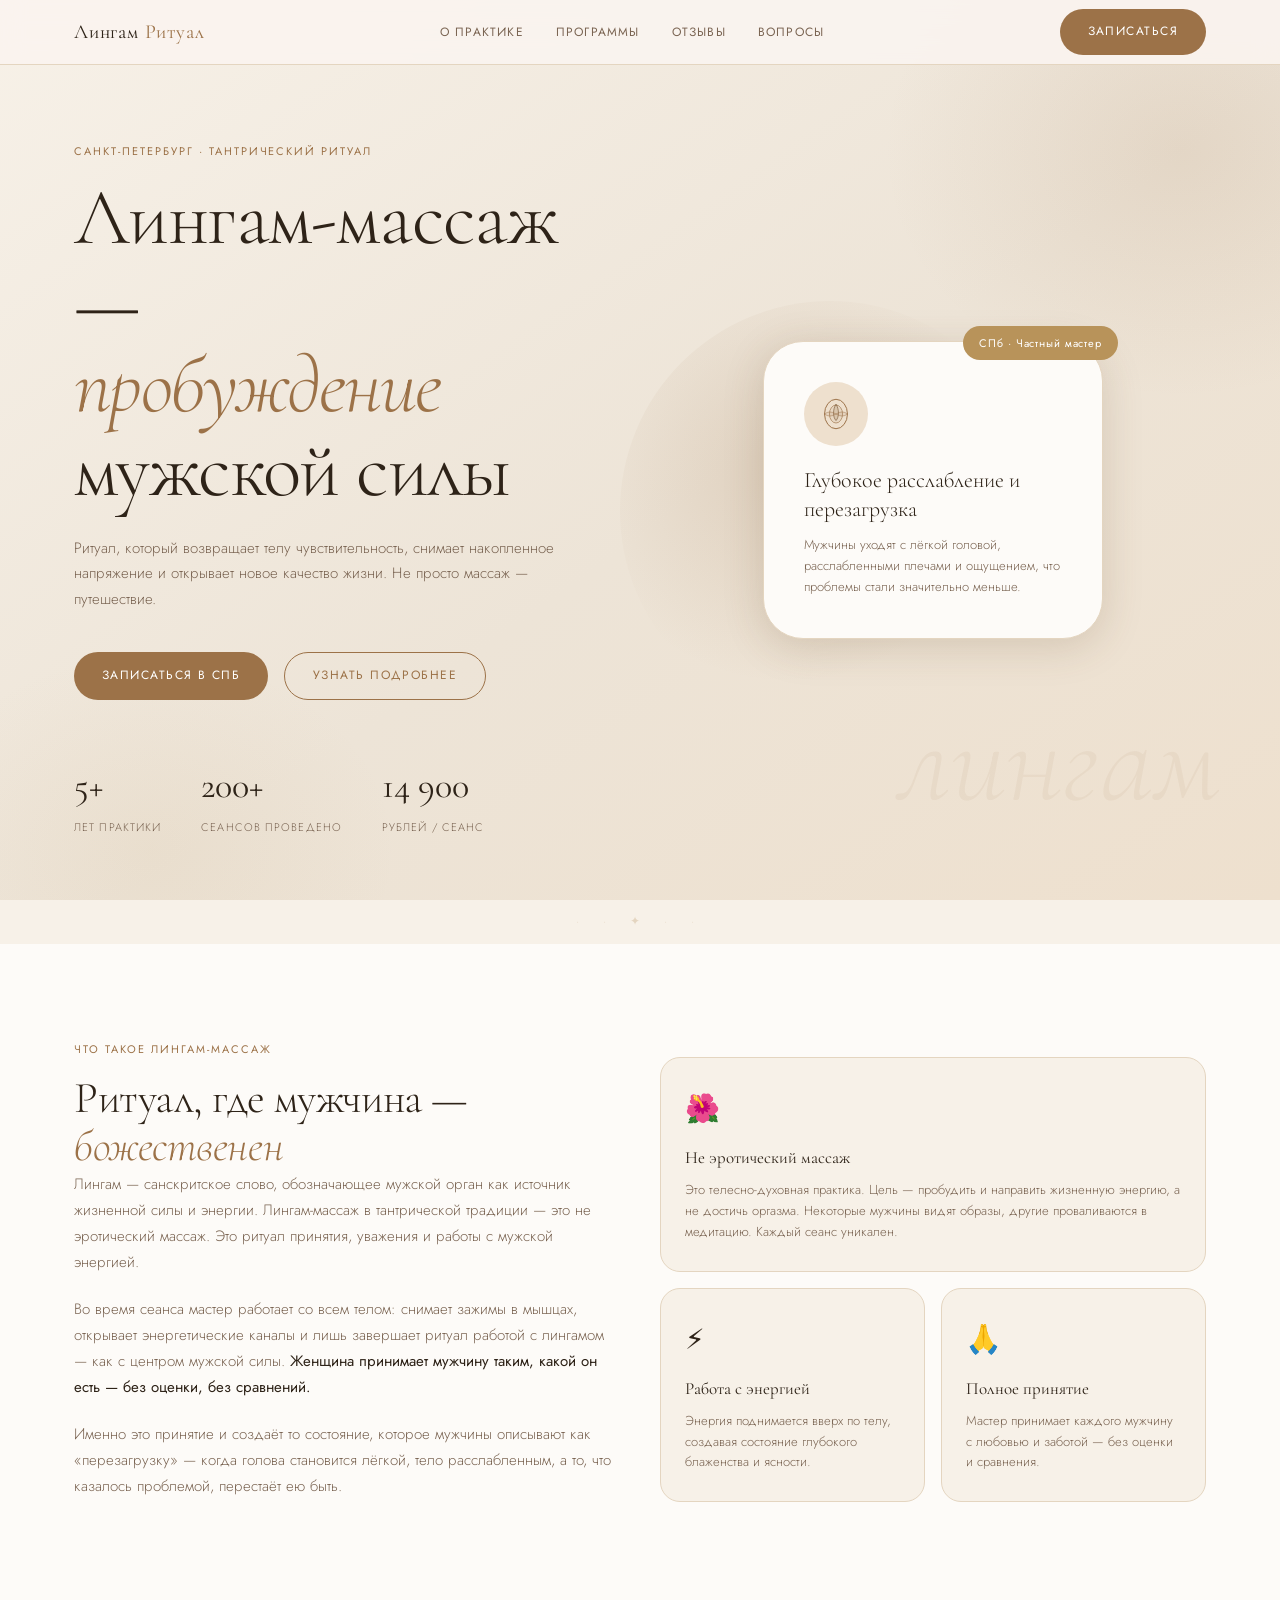
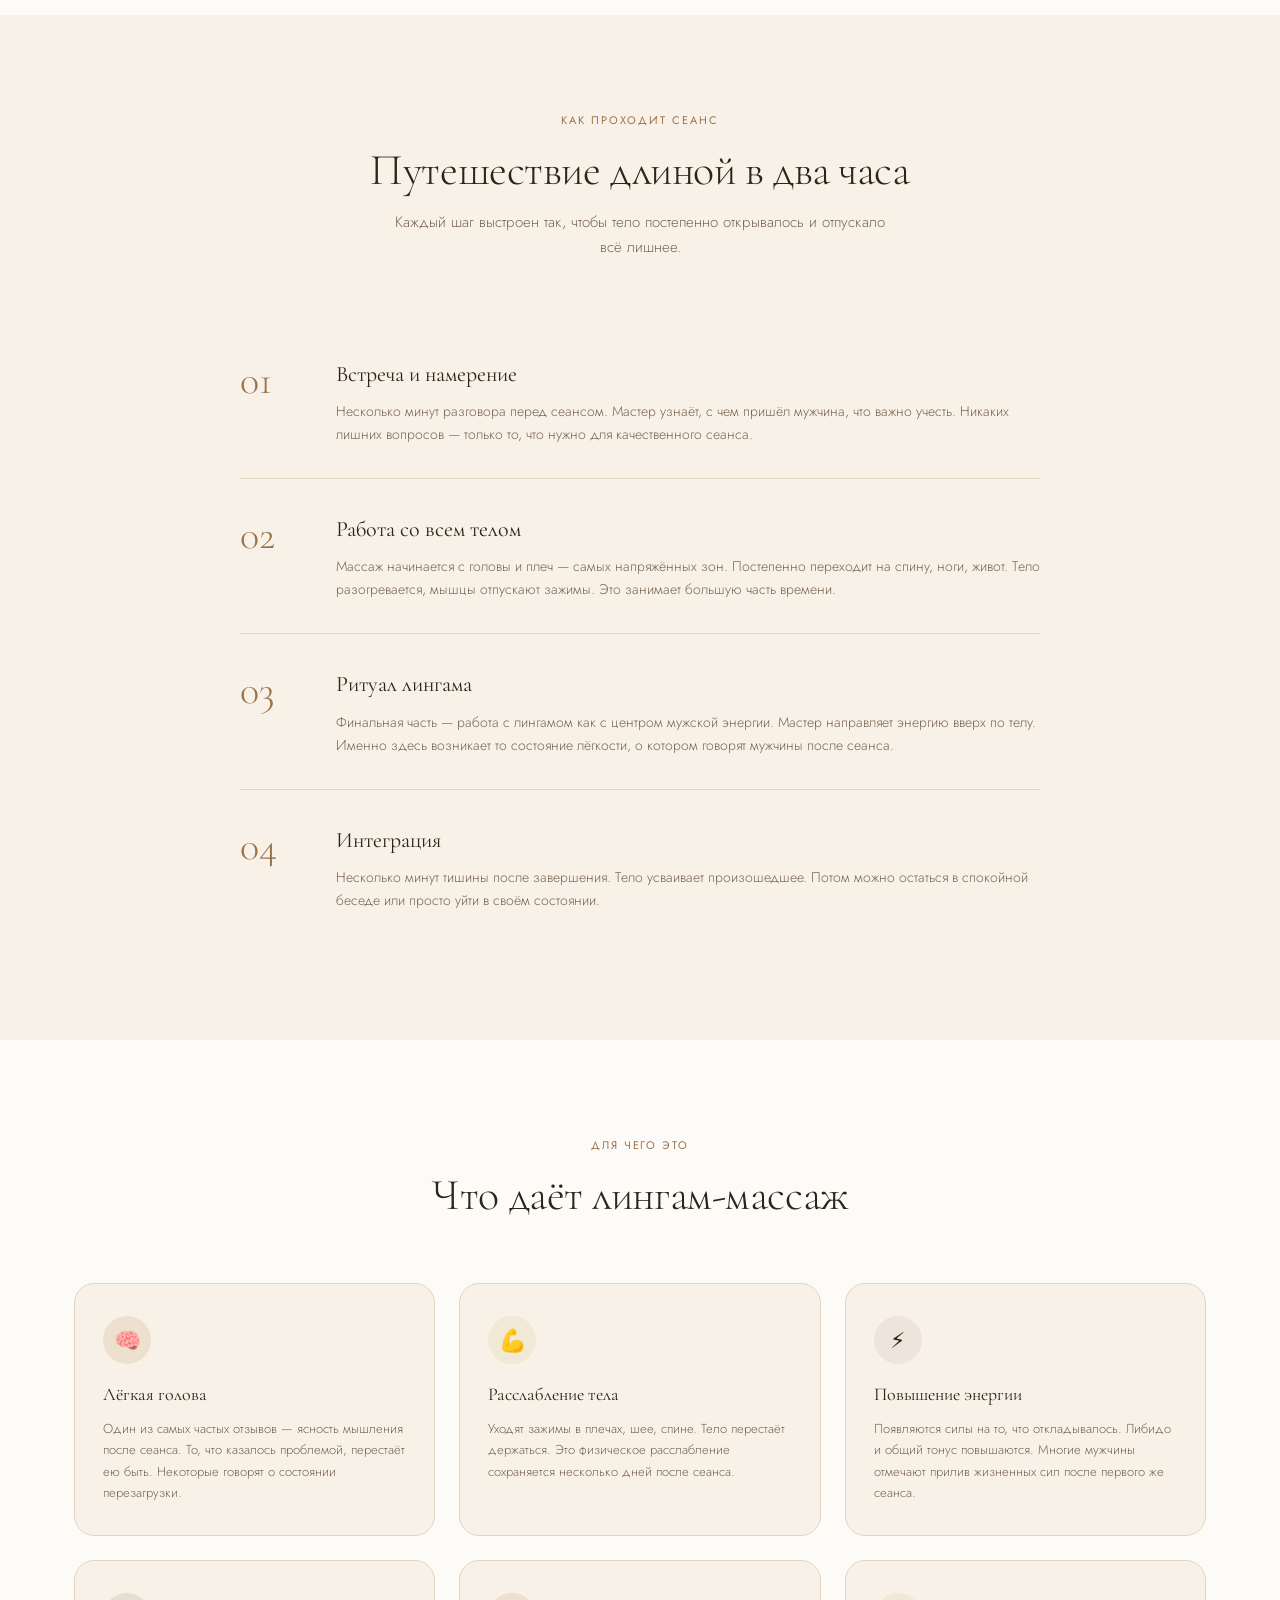
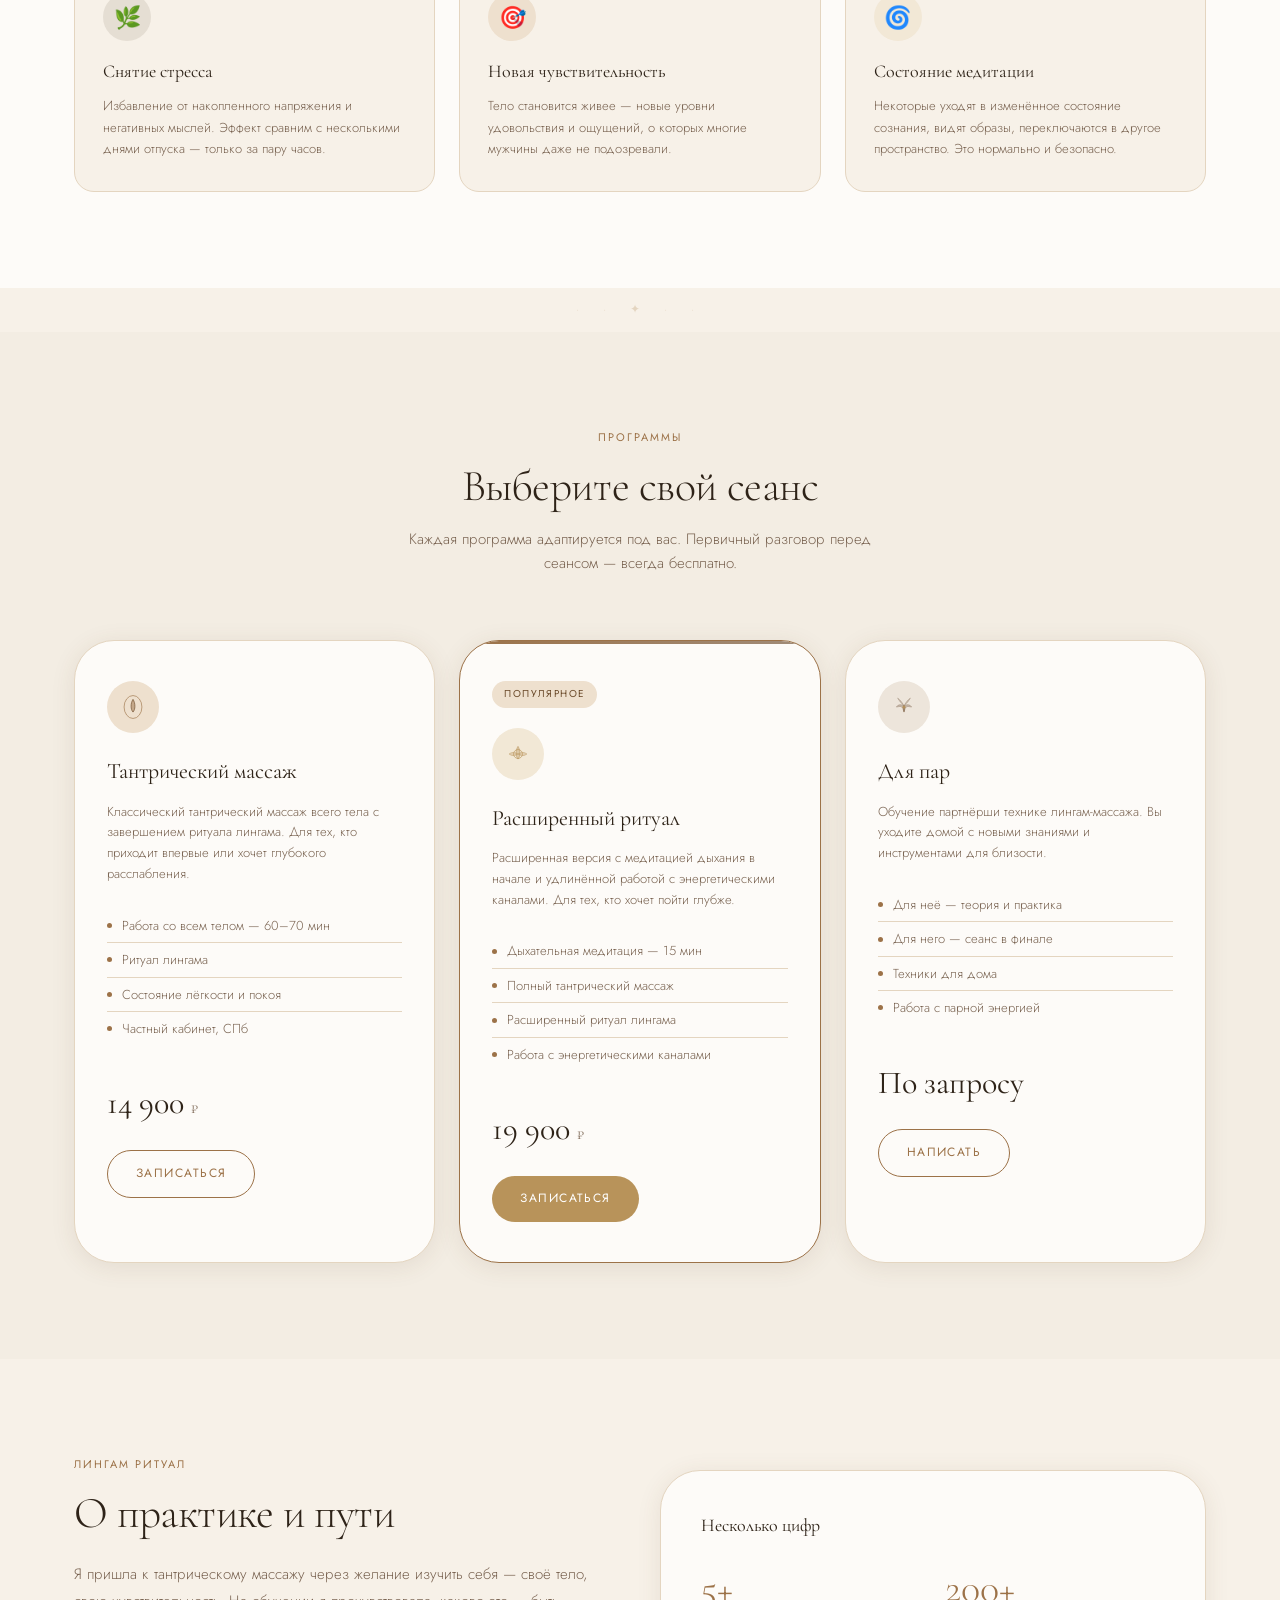
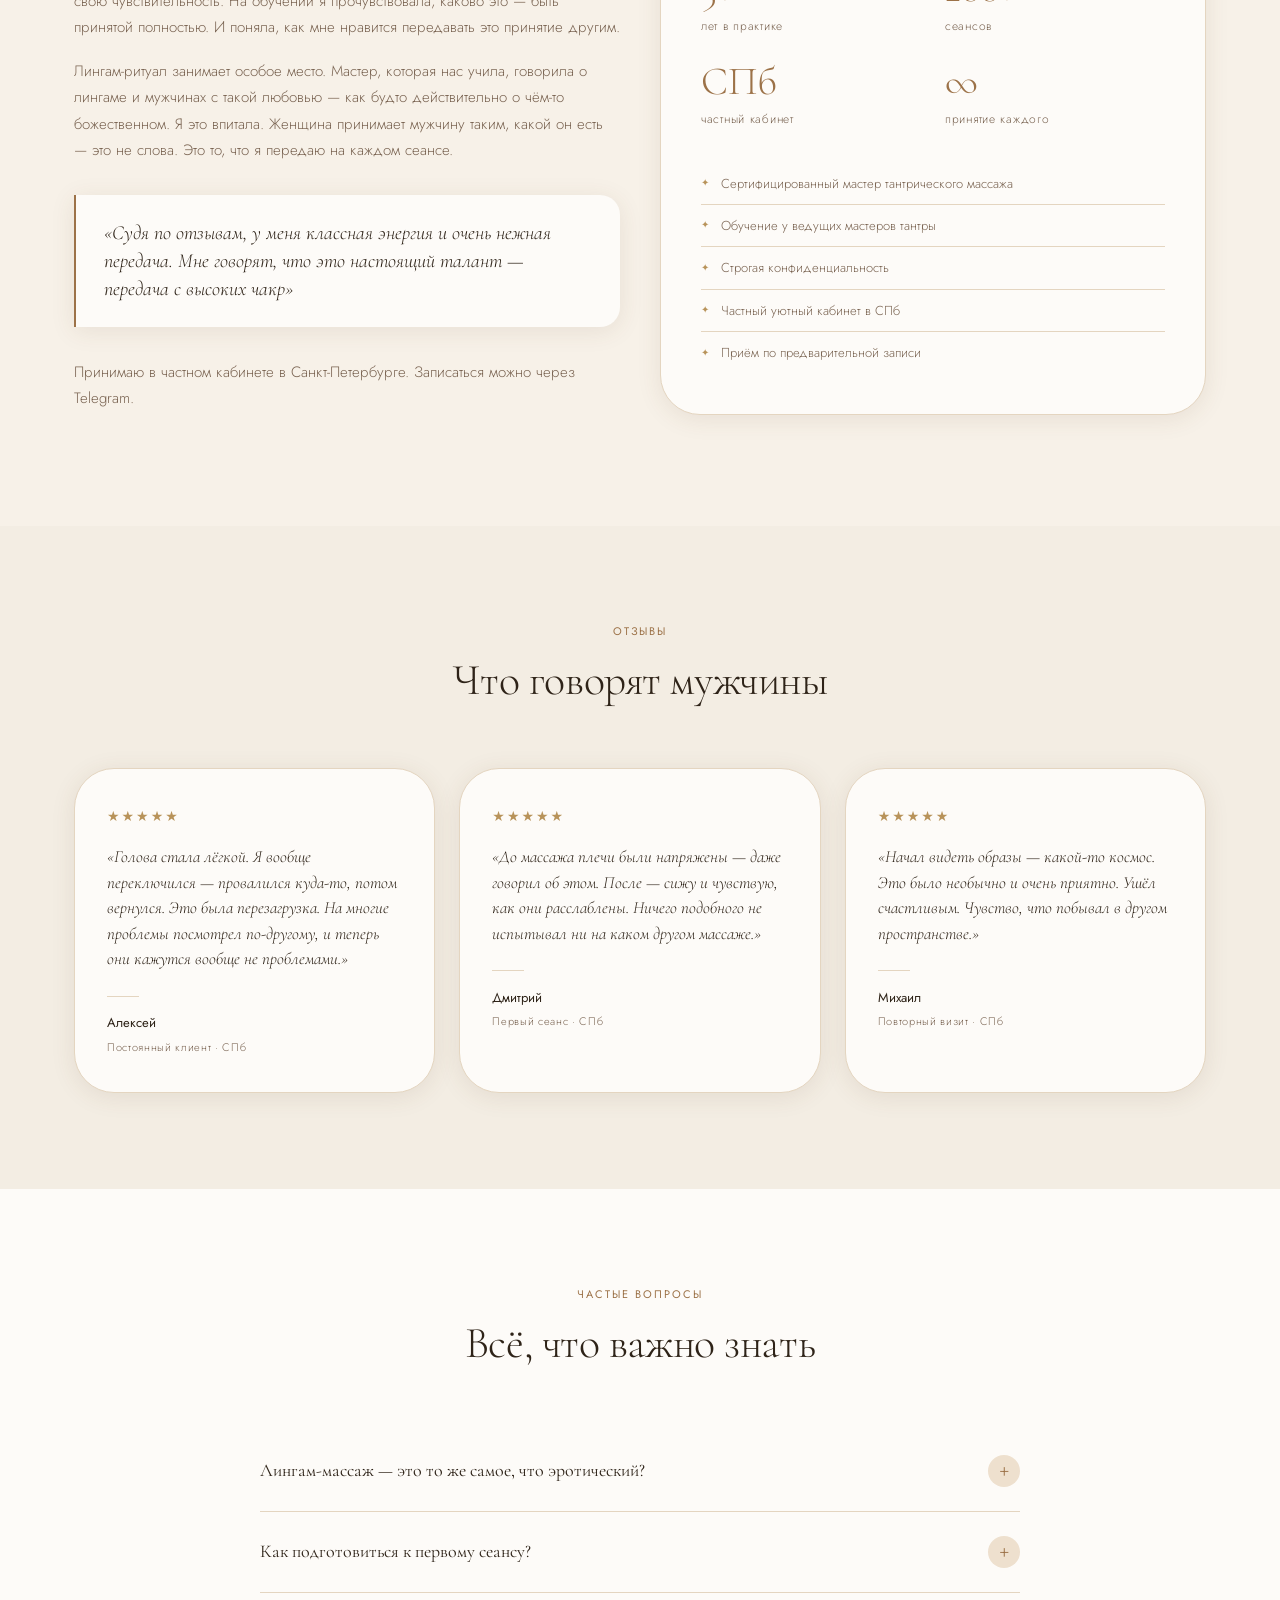
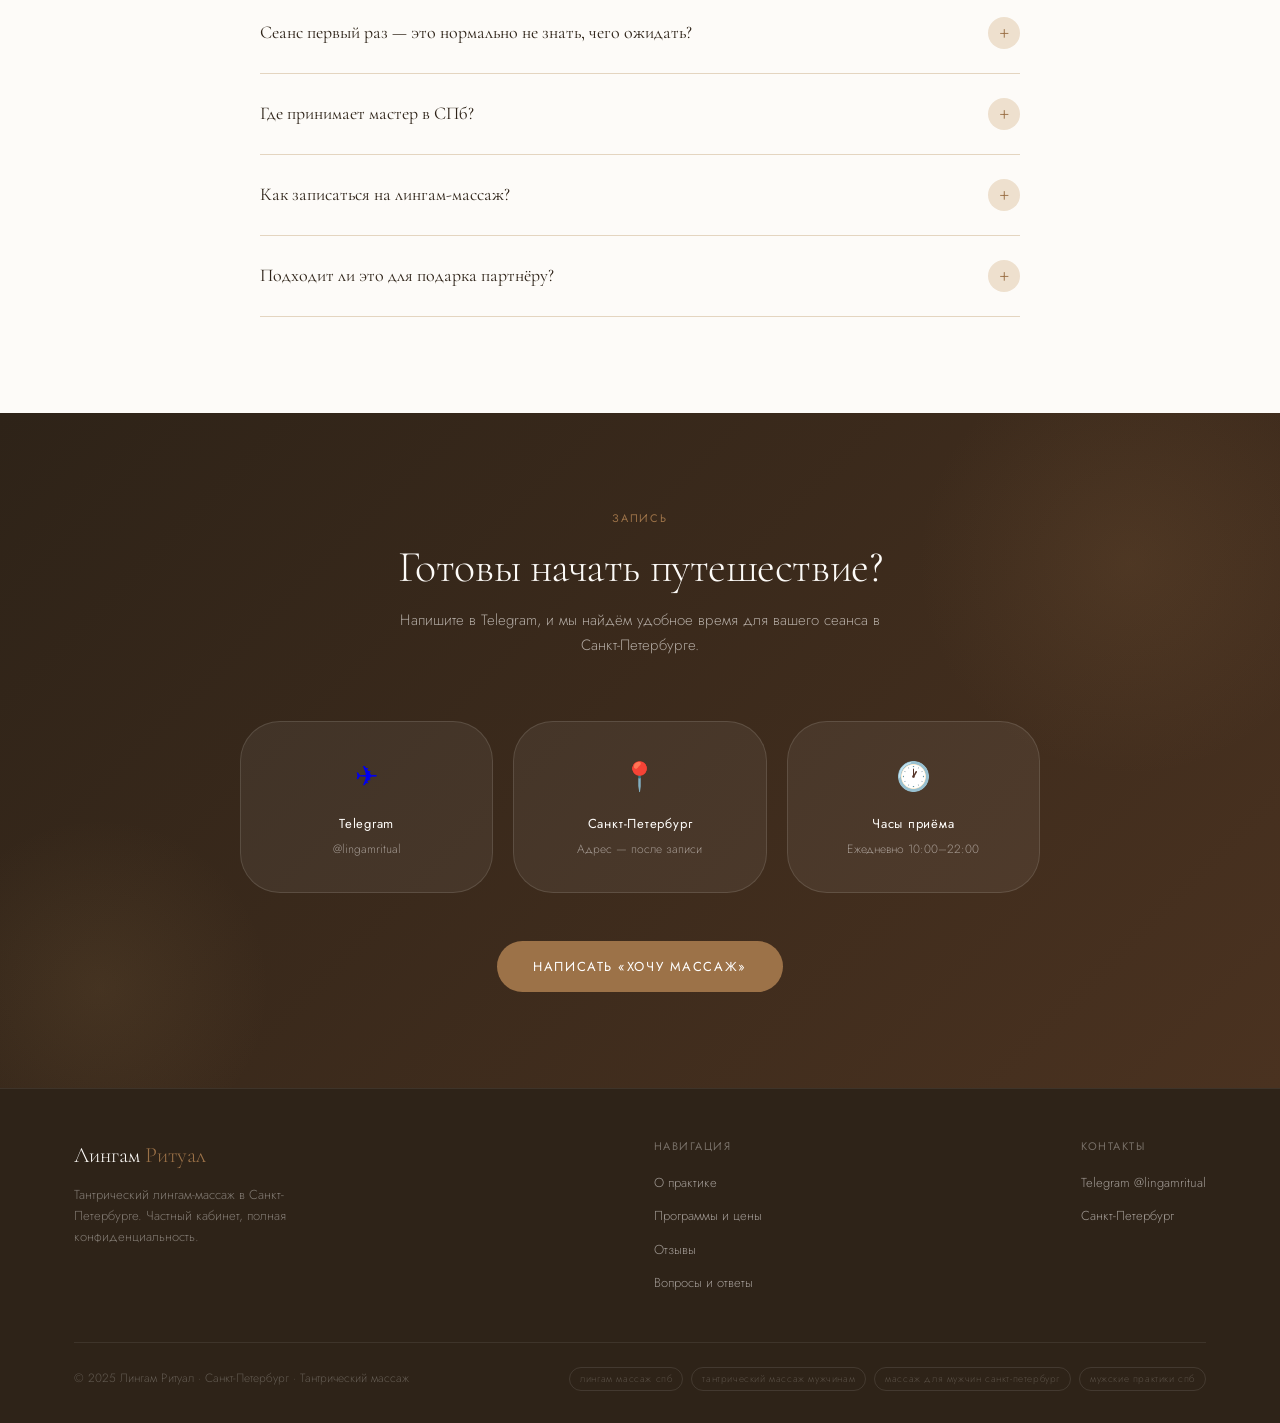
==== commit d04b977e: "Update lingam_ritual_spb.html" ====
--- a/lingam_ritual_spb.html
+++ b/lingam_ritual_spb.html
@@ -895,7 +895,7 @@
       <div class="hero-visual reveal reveal-delay-2">
         <div class="orbs"></div>
         <div class="hero-card-float">
-          <div class="hero-badge">СПб · Частный кабинет</div>
+          <div class="hero-badge">СПб · Частный мастер</div>
           <div class="hero-card-icon">
             <svg width="36" height="36" viewBox="0 0 44 44" fill="none">
               <ellipse cx="22" cy="22" rx="14" ry="18" stroke="#9C7248" stroke-width="1.2" fill="none"/>
